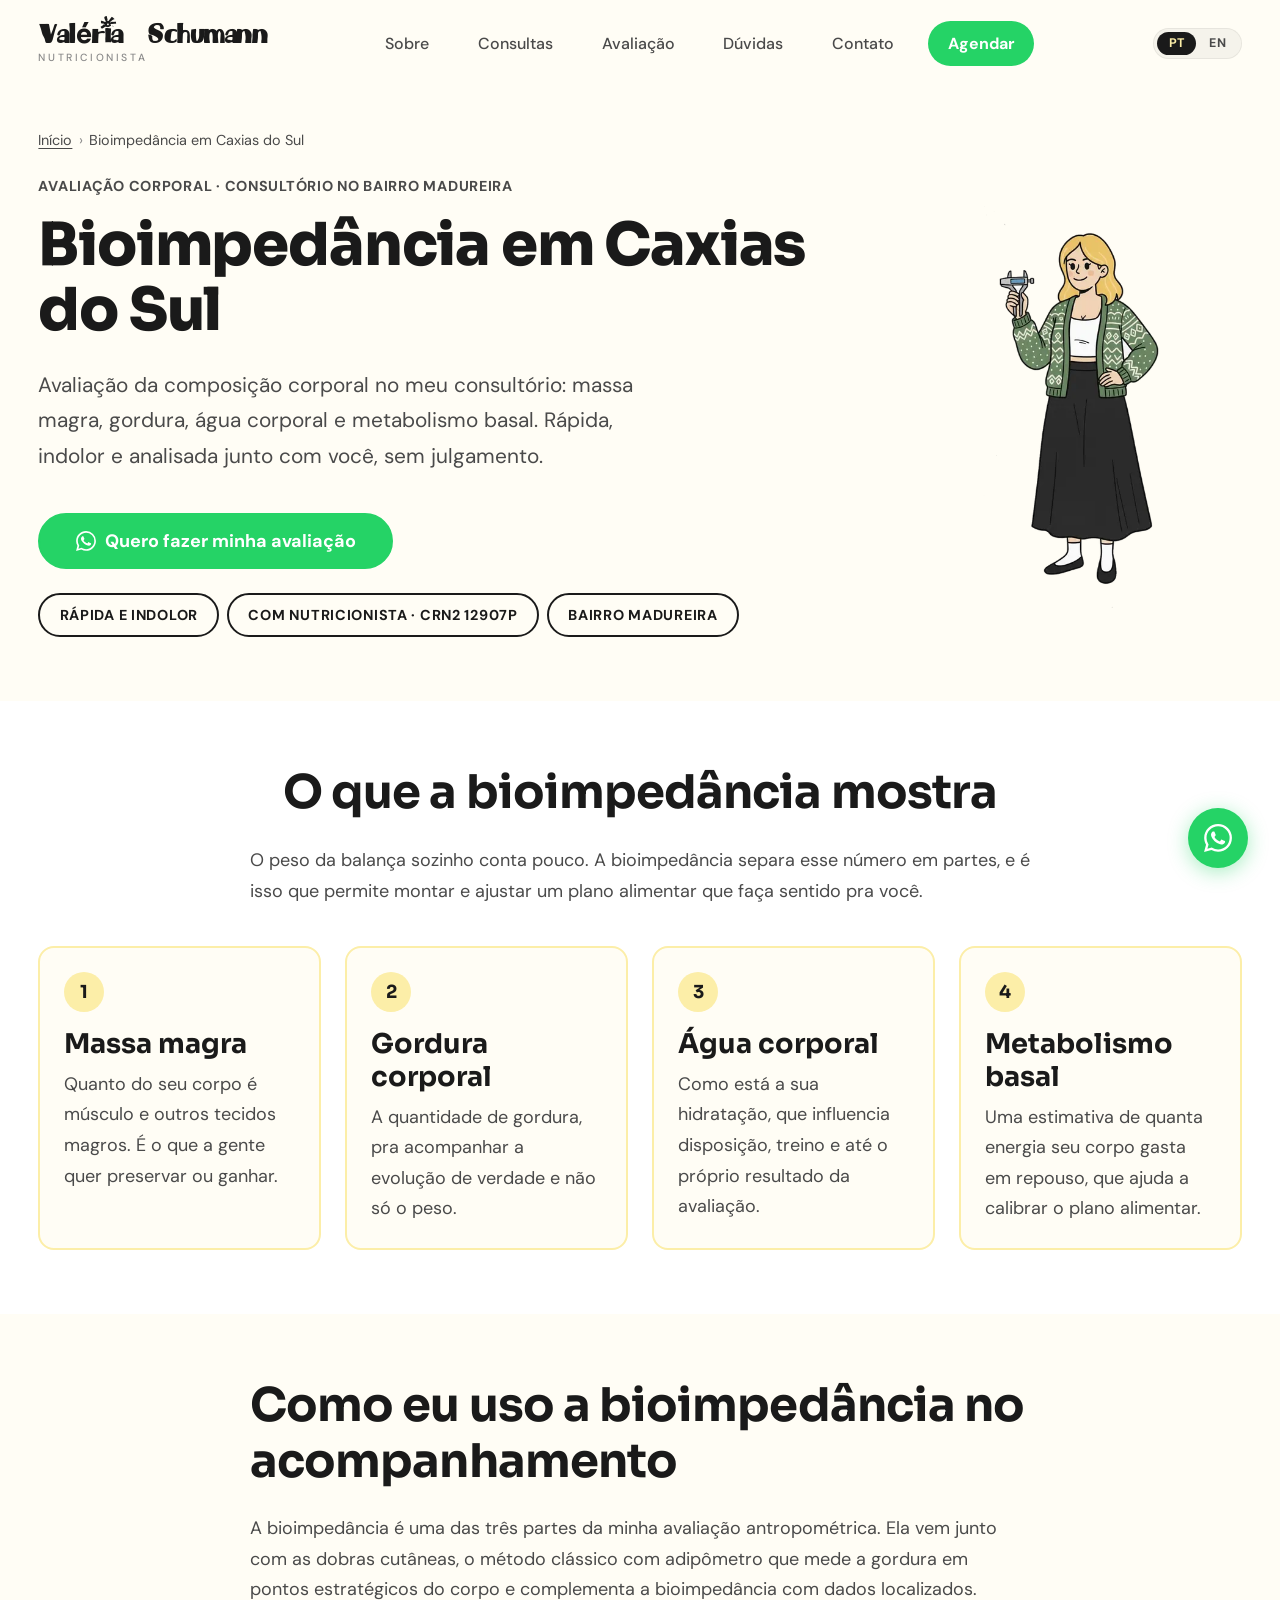
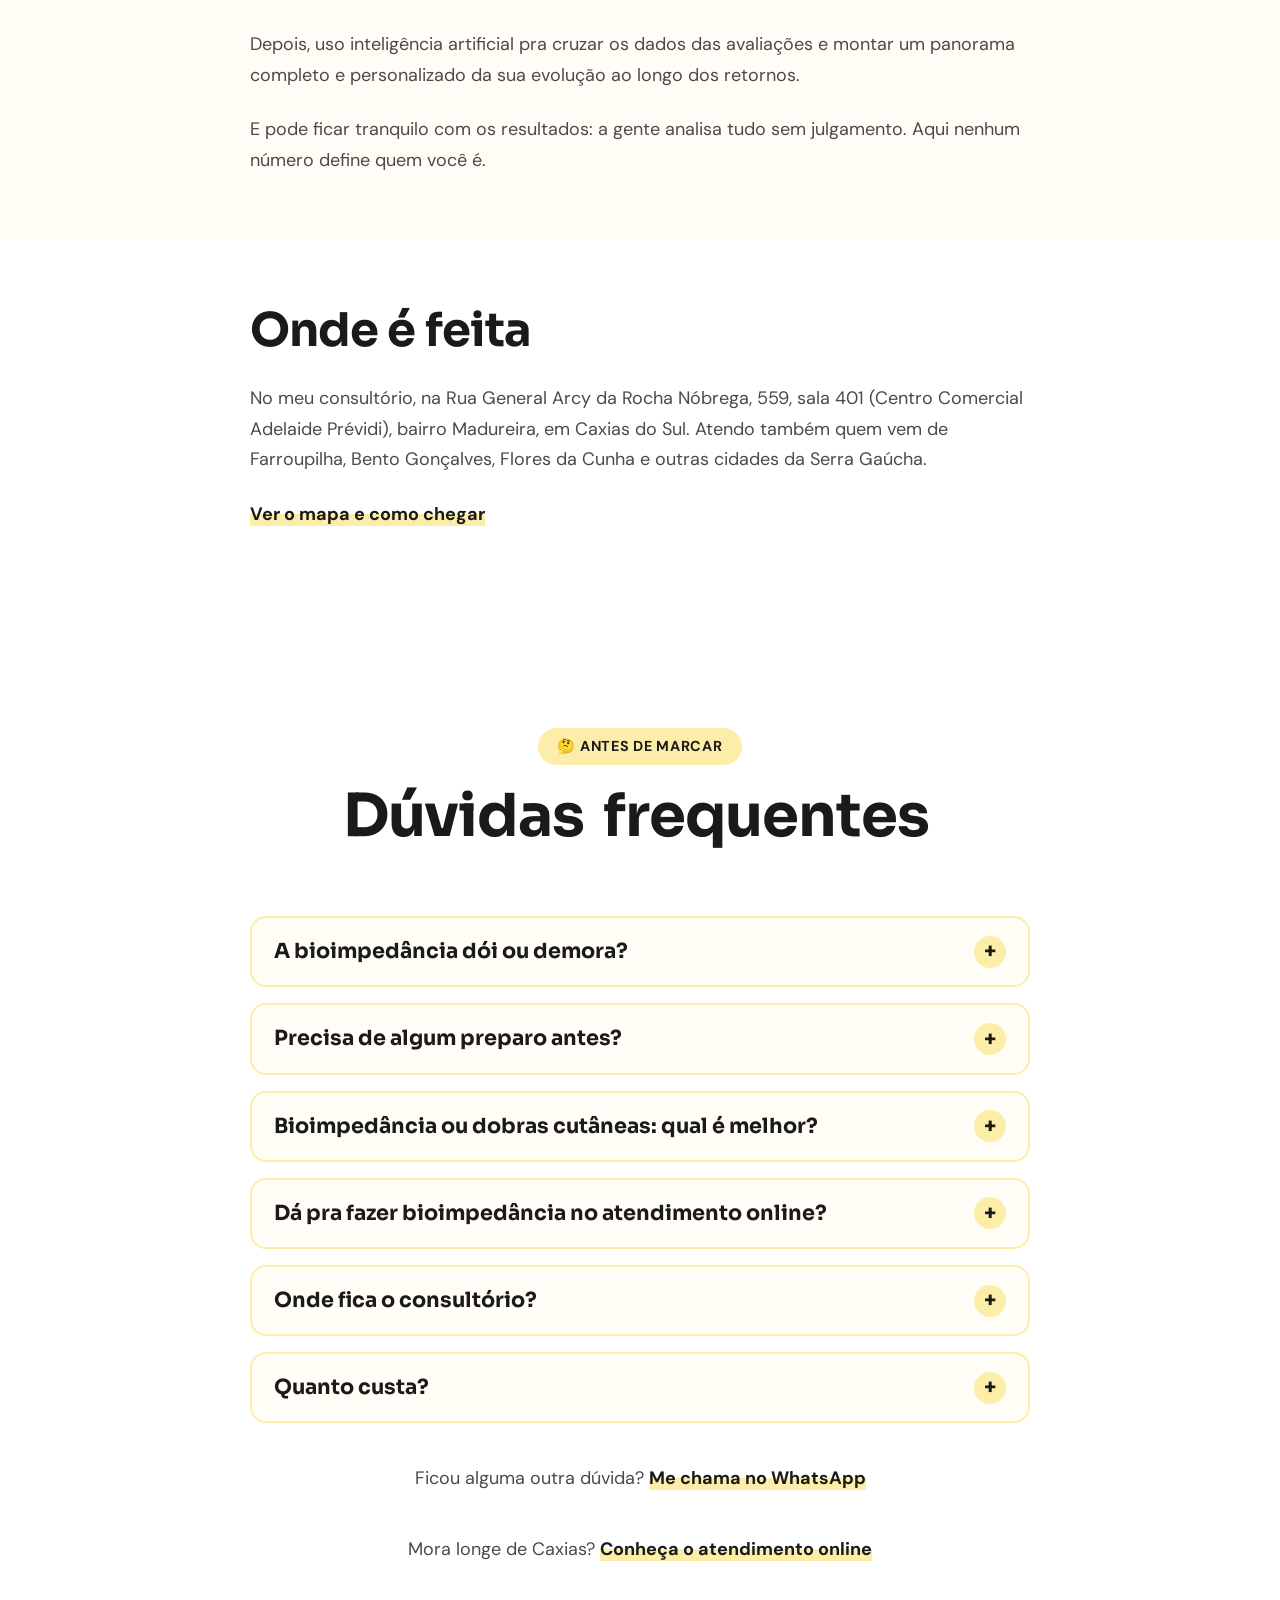
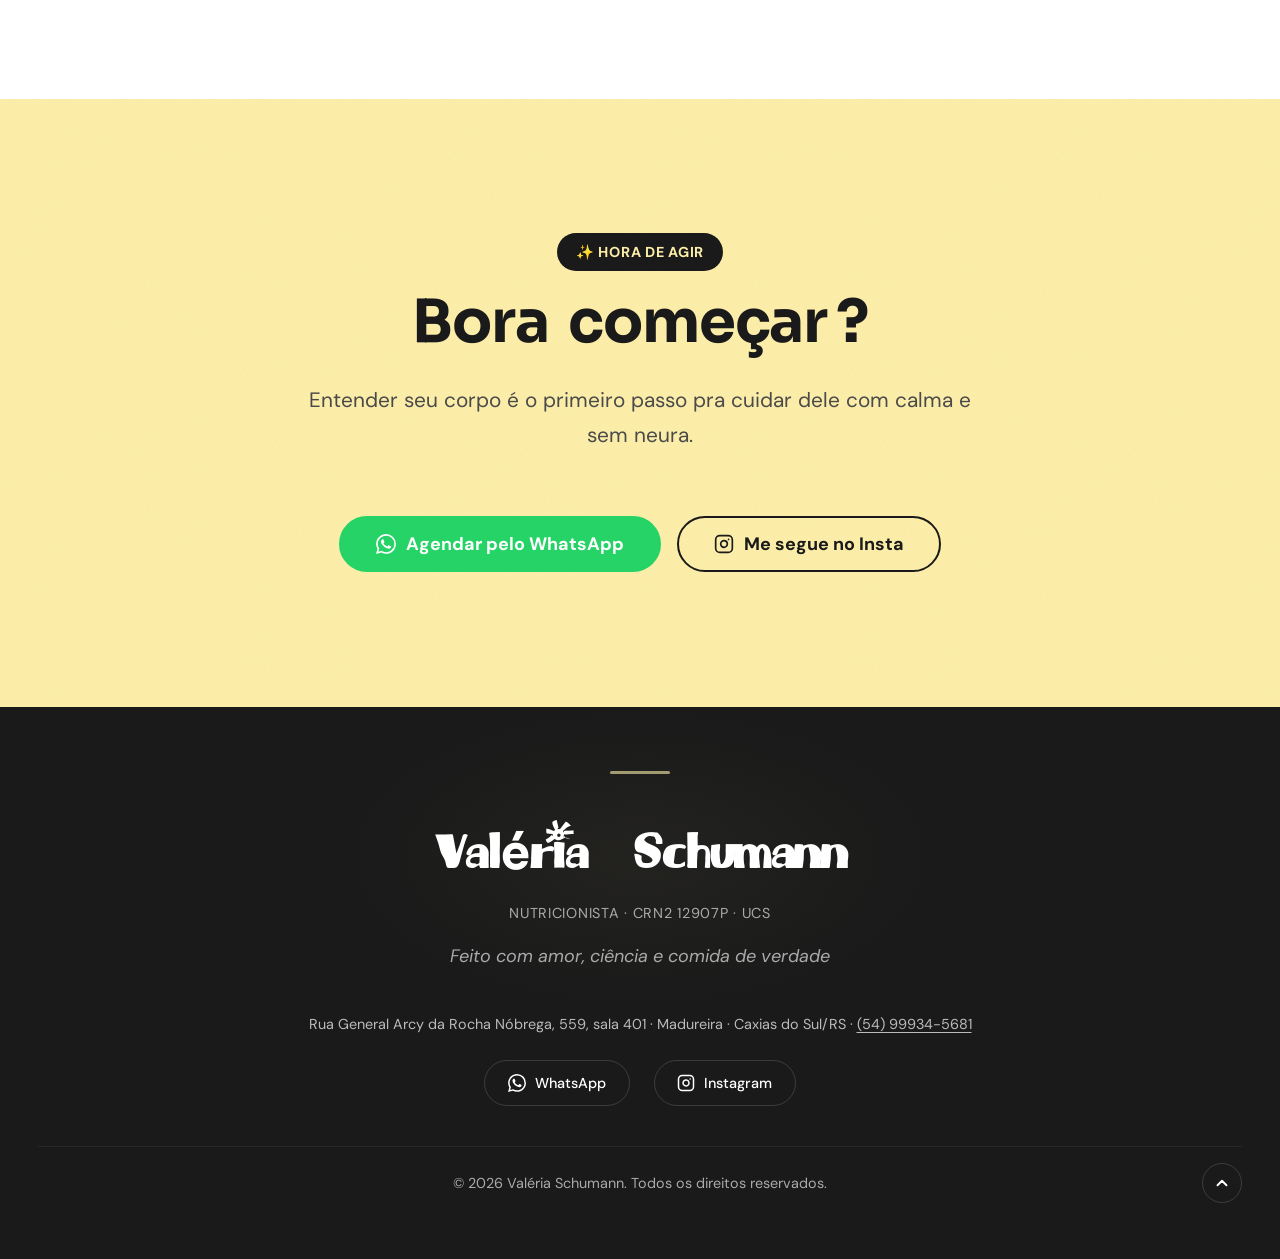
==== bioimpedancia-caxias-do-sul/index.html @ 6861828b "feat(seo): páginas de atendimento online e bioimpedância, title e schema - Novas landing pages: /nut" ====
<!DOCTYPE html>
<html lang="pt-BR">
<head>
  <meta charset="UTF-8">
  <meta name="viewport" content="width=device-width, initial-scale=1.0, viewport-fit=cover">
  <meta name="description" content="Bioimpedância em Caxias do Sul, no bairro Madureira: avaliação da composição corporal (massa magra, gordura, água e metabolismo basal) com nutricionista. Agende pelo WhatsApp.">
  <meta name="theme-color" content="#fffdf5">
  <meta name="robots" content="index, follow">
  <meta name="author" content="Valéria Schumann">
  <link rel="canonical" href="https://valeriaschumann.com.br/bioimpedancia-caxias-do-sul/">

  <!-- Open Graph -->
  <meta property="og:title" content="Bioimpedância em Caxias do Sul | Valéria Schumann">
  <meta property="og:description" content="Bioimpedância em Caxias do Sul, no bairro Madureira: avaliação da composição corporal (massa magra, gordura, água e metabolismo basal) com nutricionista. Agende pelo WhatsApp.">
  <meta property="og:type" content="website">
  <meta property="og:url" content="https://valeriaschumann.com.br/bioimpedancia-caxias-do-sul/">
  <meta property="og:image" content="https://valeriaschumann.com.br/assets/images/og-cover.png">
  <meta property="og:image:width" content="1200">
  <meta property="og:image:height" content="630">
  <meta property="og:locale" content="pt_BR">
  <meta property="og:site_name" content="Valéria Schumann | Nutricionista">

  <!-- Twitter Card -->
  <meta name="twitter:card" content="summary_large_image">
  <meta name="twitter:title" content="Bioimpedância em Caxias do Sul | Valéria Schumann">
  <meta name="twitter:description" content="Bioimpedância em Caxias do Sul, no bairro Madureira: avaliação da composição corporal (massa magra, gordura, água e metabolismo basal) com nutricionista. Agende pelo WhatsApp.">
  <meta name="twitter:image" content="https://valeriaschumann.com.br/assets/images/og-cover.png">

  <title>Bioimpedância em Caxias do Sul | Valéria Schumann</title>

  <!-- Google Analytics 4 -->
  <script async src="https://www.googletagmanager.com/gtag/js?id=G-0MT8F76G0W"></script>
  <script>
    window.dataLayer = window.dataLayer || [];
    function gtag(){ dataLayer.push(arguments); }
    gtag('js', new Date());
    gtag('config', 'G-0MT8F76G0W');
  </script>

  <!-- Structured Data — Service + Breadcrumb + FAQ -->
  <script type="application/ld+json">
{
  "@context": "https://schema.org",
  "@graph": [
    {
      "@type": "Service",
      "@id": "https://valeriaschumann.com.br/bioimpedancia-caxias-do-sul/#service",
      "name": "Bioimpedância e avaliação antropométrica",
      "serviceType": "Avaliação da composição corporal por bioimpedância",
      "description": "Bioimpedância em Caxias do Sul, no bairro Madureira: avaliação da composição corporal (massa magra, gordura, água e metabolismo basal) com nutricionista. Agende pelo WhatsApp.",
      "url": "https://valeriaschumann.com.br/bioimpedancia-caxias-do-sul/",
      "provider": {
        "@id": "https://valeriaschumann.com.br/#business"
      },
      "areaServed": [
        {
          "@type": "City",
          "name": "Caxias do Sul"
        },
        {
          "@type": "AdministrativeArea",
          "name": "Serra Gaúcha"
        }
      ]
    },
    {
      "@type": "BreadcrumbList",
      "itemListElement": [
        {
          "@type": "ListItem",
          "position": 1,
          "name": "Início",
          "item": "https://valeriaschumann.com.br/"
        },
        {
          "@type": "ListItem",
          "position": 2,
          "name": "Bioimpedância em Caxias do Sul",
          "item": "https://valeriaschumann.com.br/bioimpedancia-caxias-do-sul/"
        }
      ]
    },
    {
      "@type": "FAQPage",
      "mainEntity": [
        {
          "@type": "Question",
          "name": "A bioimpedância dói ou demora?",
          "acceptedAnswer": {
            "@type": "Answer",
            "text": "Não. É uma avaliação rápida e indolor."
          }
        },
        {
          "@type": "Question",
          "name": "Precisa de algum preparo antes?",
          "acceptedAnswer": {
            "@type": "Answer",
            "text": "Tem alguns cuidados simples pra o resultado sair mais fiel. Te passo as orientações certinhas pelo WhatsApp quando a gente agendar."
          }
        },
        {
          "@type": "Question",
          "name": "Bioimpedância ou dobras cutâneas: qual é melhor?",
          "acceptedAnswer": {
            "@type": "Answer",
            "text": "Uma complementa a outra. A bioimpedância dá a visão geral da composição corporal, e as dobras cutâneas medem a gordura em pontos específicos. Por isso eu uso as duas na avaliação."
          }
        },
        {
          "@type": "Question",
          "name": "Dá pra fazer bioimpedância no atendimento online?",
          "acceptedAnswer": {
            "@type": "Answer",
            "text": "Não, porque o aparelho fica no consultório. No atendimento online eu uso uma estimativa da composição corporal por inteligência artificial, com método validado cientificamente."
          }
        },
        {
          "@type": "Question",
          "name": "Onde fica o consultório?",
          "acceptedAnswer": {
            "@type": "Answer",
            "text": "Na Rua General Arcy da Rocha Nóbrega, 559, sala 401 (Centro Comercial Adelaide Prévidi), bairro Madureira, em Caxias do Sul."
          }
        },
        {
          "@type": "Question",
          "name": "Quanto custa?",
          "acceptedAnswer": {
            "@type": "Answer",
            "text": "Me chama no WhatsApp que eu te explico como funciona a avaliação e te passo os valores, sem compromisso."
          }
        }
      ]
    }
  ]
}
  </script>

  <!-- Favicon -->
  <link rel="icon" href="/favicon.ico" sizes="32x32">
  <link rel="icon" href="/favicon-32x32.png" type="image/png" sizes="32x32">
  <link rel="icon" href="/favicon-16x16.png" type="image/png" sizes="16x16">
  <link rel="apple-touch-icon" href="/apple-touch-icon.png" sizes="180x180">
  <link rel="manifest" href="/site.webmanifest">

  <!-- Google Fonts: DM Sans -->
  <link rel="preconnect" href="https://fonts.googleapis.com">
  <link rel="preconnect" href="https://fonts.gstatic.com" crossorigin>
  <link href="https://fonts.googleapis.com/css2?family=DM+Sans:ital,opsz,wght@0,9..40,400;0,9..40,500;0,9..40,700;1,9..40,400&family=Sora:wght@400;700;800&display=swap" rel="stylesheet">

  <!-- CSS -->
  <link rel="stylesheet" href="/css/variables.css">
  <link rel="stylesheet" href="/css/reset.css">
  <link rel="stylesheet" href="/css/typography.css">
  <link rel="stylesheet" href="/css/layout.css">
  <link rel="stylesheet" href="/css/components.css">
  <link rel="stylesheet" href="/css/sections.css">
  <link rel="stylesheet" href="/css/animations.css">
  <link rel="stylesheet" href="/css/responsive.css">
  <link rel="stylesheet" href="/css/pages.css">
</head>
<body>

  <a href="#main-content" class="skip-link">Pular para o conteúdo</a>

  <div class="scroll-progress" id="scrollProgress" role="progressbar" aria-valuenow="0" aria-valuemin="0" aria-valuemax="100" aria-label="Progresso de leitura da página"></div>

  <!-- ====== NAVBAR ====== -->
  <nav class="navbar" id="navbar" aria-label="Navegação principal">
    <div class="container navbar__inner">
      <a href="/" class="navbar__logo">
        <span class="navbar__logo-name">Valéria Schumann</span>
        <span class="navbar__logo-sub">Nutricionista</span>
      </a>

      <div class="navbar__links">
        <a href="/#sobre">Sobre</a>
        <a href="/#consultas">Consultas</a>
        <a href="/#avaliacao">Avaliação</a>
        <a href="/#duvidas">Dúvidas</a>
        <a href="/#contato">Contato</a>
        <a href="https://wa.me/5554999345681?text=Ol%C3%A1%2C%20Val%21%20Vi%20seu%20site%20e%20gostaria%20de%20agendar%20uma%20consulta." data-whatsapp="Olá, Val! Vi seu site e gostaria de agendar uma consulta." data-location="navbar" target="_blank" rel="noopener noreferrer" class="navbar__cta">Agendar</a>
      </div>

      <div class="lang-switch" role="group" aria-label="Idioma / Language">
        <a href="/bioimpedancia-caxias-do-sul/" class="lang-switch__opt" aria-current="page" lang="pt-BR">PT</a>
        <a href="/en/" class="lang-switch__opt" lang="en">EN</a>
      </div>

      <button class="navbar__hamburger" aria-label="Abrir menu de navegação" aria-expanded="false" aria-controls="mobileMenu">
        <span></span>
        <span></span>
        <span></span>
      </button>
    </div>

    <div class="navbar__overlay" id="mobileMenu" role="dialog" aria-label="Menu de navegação" aria-modal="true">
      <a href="/#sobre">Sobre</a>
      <a href="/#consultas">Consultas</a>
      <a href="/#avaliacao">Avaliação</a>
      <a href="/#duvidas">Dúvidas</a>
      <a href="/#contato">Contato</a>
      <a href="https://wa.me/5554999345681?text=Ol%C3%A1%2C%20Val%21%20Vi%20seu%20site%20e%20gostaria%20de%20agendar%20uma%20consulta." data-whatsapp="Olá, Val! Vi seu site e gostaria de agendar uma consulta." data-location="mobile_menu" target="_blank" rel="noopener noreferrer" class="btn btn--whatsapp navbar__overlay-cta">Agendar pelo WhatsApp</a>
    </div>
  </nav>


  <main id="main-content">

  <!-- ====== PAGE HERO ====== -->
  <header class="page-hero">
    <div class="container">
      <nav class="breadcrumb" aria-label="Você está aqui">
        <ol>
          <li><a href="/">Início</a></li>
          <li aria-current="page">Bioimpedância em Caxias do Sul</li>
        </ol>
      </nav>

      <div class="page-hero__grid">
        <div>
          <span class="hero__eyebrow">Avaliação corporal · Consultório no bairro Madureira</span>
          <h1 class="page-hero__title">Bioimpedância em Caxias do Sul</h1>
          <p class="page-hero__lede">Avaliação da composição corporal no meu consultório: massa magra, gordura, água corporal e metabolismo basal. Rápida, indolor e analisada junto com você, sem julgamento.</p>
          <a href="https://wa.me/5554999345681?text=Ol%C3%A1%2C%20Val%21%20Vi%20seu%20site%20e%20quero%20saber%20mais%20sobre%20a%20bioimped%C3%A2ncia." data-whatsapp="Olá, Val! Vi seu site e quero saber mais sobre a bioimpedância." data-location="hero" target="_blank" rel="noopener noreferrer" class="btn btn--whatsapp">
            <svg aria-hidden="true" viewBox="0 0 24 24" fill="currentColor"><path d="M17.472 14.382c-.297-.149-1.758-.867-2.03-.967-.273-.099-.471-.148-.67.15-.197.297-.767.966-.94 1.164-.173.199-.347.223-.644.075-.297-.15-1.255-.463-2.39-1.475-.883-.788-1.48-1.761-1.653-2.059-.173-.297-.018-.458.13-.606.134-.133.298-.347.446-.52.149-.174.198-.298.298-.497.099-.198.05-.371-.025-.52-.075-.149-.669-1.612-.916-2.207-.242-.579-.487-.5-.669-.51-.173-.008-.371-.01-.57-.01-.198 0-.52.074-.792.372-.272.297-1.04 1.016-1.04 2.479 0 1.462 1.065 2.875 1.213 3.074.149.198 2.096 3.2 5.077 4.487.709.306 1.262.489 1.694.625.712.227 1.36.195 1.871.118.571-.085 1.758-.719 2.006-1.413.248-.694.248-1.289.173-1.413-.074-.124-.272-.198-.57-.347m-5.421 7.403h-.004a9.87 9.87 0 01-5.031-1.378l-.361-.214-3.741.982.998-3.648-.235-.374a9.86 9.86 0 01-1.51-5.26c.001-5.45 4.436-9.884 9.888-9.884 2.64 0 5.122 1.03 6.988 2.898a9.825 9.825 0 012.893 6.994c-.003 5.45-4.437 9.884-9.885 9.884m8.413-18.297A11.815 11.815 0 0012.05 0C5.495 0 .16 5.335.157 11.892c0 2.096.547 4.142 1.588 5.945L.057 24l6.305-1.654a11.882 11.882 0 005.683 1.448h.005c6.554 0 11.89-5.335 11.893-11.893a11.821 11.821 0 00-3.48-8.413z"/></svg>
            Quero fazer minha avaliação
          </a>
          <div class="page-hero__facts">
            <span class="badge badge--outline">Rápida e indolor</span>
            <span class="badge badge--outline">Com nutricionista · CRN2 12907P</span>
            <span class="badge badge--outline">Bairro Madureira</span>
          </div>
        </div>
        <div class="page-hero__illus">
          <picture><source type="image/webp" srcset="/assets/images/anthropometric-calipers.webp"><img src="/assets/images/anthropometric-calipers.png" alt="Valéria segurando adipômetro" width="180" height="225" fetchpriority="high"></picture>
        </div>
      </div>
    </div>
  </header>


  <section class="page-section page-section--white">
    <div class="container">
      <h2 class="page-section__title text-center">O que a bioimpedância mostra</h2>
      <div class="page-prose"><p>O peso da balança sozinho conta pouco. A bioimpedância separa esse número em partes, e é isso que permite montar e ajustar um plano alimentar que faça sentido pra você.</p></div>
      <ol class="step-grid step-grid--4">
        <li class="step-card">
          <span class="step-card__num" aria-hidden="true">1</span>
          <h3 class="step-card__title">Massa magra</h3>
          <p>Quanto do seu corpo é músculo e outros tecidos magros. É o que a gente quer preservar ou ganhar.</p>
        </li>
        <li class="step-card">
          <span class="step-card__num" aria-hidden="true">2</span>
          <h3 class="step-card__title">Gordura corporal</h3>
          <p>A quantidade de gordura, pra acompanhar a evolução de verdade e não só o peso.</p>
        </li>
        <li class="step-card">
          <span class="step-card__num" aria-hidden="true">3</span>
          <h3 class="step-card__title">Água corporal</h3>
          <p>Como está a sua hidratação, que influencia disposição, treino e até o próprio resultado da avaliação.</p>
        </li>
        <li class="step-card">
          <span class="step-card__num" aria-hidden="true">4</span>
          <h3 class="step-card__title">Metabolismo basal</h3>
          <p>Uma estimativa de quanta energia seu corpo gasta em repouso, que ajuda a calibrar o plano alimentar.</p>
        </li>
      </ol>
    </div>
  </section>


  <section class="page-section">
    <div class="container">
      <div class="page-prose">
        <h2 class="page-section__title">Como eu uso a bioimpedância no acompanhamento</h2>
        <p>A bioimpedância é uma das três partes da minha avaliação antropométrica. Ela vem junto com as dobras cutâneas, o método clássico com adipômetro que mede a gordura em pontos estratégicos do corpo e complementa a bioimpedância com dados localizados.</p>
        <p>Depois, uso inteligência artificial pra cruzar os dados das avaliações e montar um panorama completo e personalizado da sua evolução ao longo dos retornos.</p>
        <p>E pode ficar tranquilo com os resultados: a gente analisa tudo sem julgamento. Aqui nenhum número define quem você é.</p>
      </div>
    </div>
  </section>


  <section class="page-section page-section--white">
    <div class="container">
      <div class="page-prose">
        <h2 class="page-section__title">Onde é feita</h2>
        <p>No meu consultório, na Rua General Arcy da Rocha Nóbrega, 559, sala 401 (Centro Comercial Adelaide Prévidi), bairro Madureira, em Caxias do Sul. Atendo também quem vem de Farroupilha, Bento Gonçalves, Flores da Cunha e outras cidades da Serra Gaúcha.</p>
        <p><a class="faq__more-link" href="/#local">Ver o mapa e como chegar</a></p>
      </div>
    </div>
  </section>


  <!-- ====== FAQ ====== -->
  <section class="faq section" id="duvidas">
    <div class="container">
      <div class="text-center" style="margin-bottom:var(--space-xl)">
        <span class="section-tag">&#129300; Antes de marcar</span>
        <h2 class="h1">Dúvidas <span class="highlight">frequentes</span></h2>
      </div>

      <div class="faq__list">
        <details class="faq-item">
          <summary class="faq-item__q">A bioimpedância dói ou demora?</summary>
          <p class="faq-item__a">Não. É uma avaliação rápida e indolor.</p>
        </details>
        <details class="faq-item">
          <summary class="faq-item__q">Precisa de algum preparo antes?</summary>
          <p class="faq-item__a">Tem alguns cuidados simples pra o resultado sair mais fiel. Te passo as orientações certinhas pelo WhatsApp quando a gente agendar.</p>
        </details>
        <details class="faq-item">
          <summary class="faq-item__q">Bioimpedância ou dobras cutâneas: qual é melhor?</summary>
          <p class="faq-item__a">Uma complementa a outra. A bioimpedância dá a visão geral da composição corporal, e as dobras cutâneas medem a gordura em pontos específicos. Por isso eu uso as duas na avaliação.</p>
        </details>
        <details class="faq-item">
          <summary class="faq-item__q">Dá pra fazer bioimpedância no atendimento online?</summary>
          <p class="faq-item__a">Não, porque o aparelho fica no consultório. No atendimento online eu uso uma estimativa da composição corporal por inteligência artificial, com método validado cientificamente.</p>
        </details>
        <details class="faq-item">
          <summary class="faq-item__q">Onde fica o consultório?</summary>
          <p class="faq-item__a">Na Rua General Arcy da Rocha Nóbrega, 559, sala 401 (Centro Comercial Adelaide Prévidi), bairro Madureira, em Caxias do Sul.</p>
        </details>
        <details class="faq-item">
          <summary class="faq-item__q">Quanto custa?</summary>
          <p class="faq-item__a">Me chama no WhatsApp que eu te explico como funciona a avaliação e te passo os valores, sem compromisso.</p>
        </details>
      </div>

      <p class="faq__more">Ficou alguma outra dúvida? <a href="https://wa.me/5554999345681?text=Ol%C3%A1%2C%20Val%21%20Vi%20seu%20site%20e%20fiquei%20com%20uma%20d%C3%BAvida." data-whatsapp="Olá, Val! Vi seu site e fiquei com uma dúvida." data-location="faq" target="_blank" rel="noopener noreferrer" class="faq__more-link">Me chama no WhatsApp</a></p>
      <p class="page-related">Mora longe de Caxias? <a class="faq__more-link" href="/nutricionista-online/">Conheça o atendimento online</a></p>
    </div>
  </section>


  <!-- ====== CTA ====== -->
  <section class="cta section" id="contato">
    <div class="container">
      <div class="cta__content">
        <span class="section-tag">&#10024; Hora de agir</span>
        <h2 class="h1 cta__headline">Bora <span class="highlight">começar</span>?</h2>
        <p class="cta__subtitle">Entender seu corpo é o primeiro passo pra cuidar dele com calma e sem neura.</p>

        <div class="cta__buttons">
          <a href="https://wa.me/5554999345681?text=Ol%C3%A1%2C%20Val%21%20Vi%20seu%20site%20e%20quero%20saber%20mais%20sobre%20a%20bioimped%C3%A2ncia." data-whatsapp="Olá, Val! Vi seu site e quero saber mais sobre a bioimpedância." data-location="contato" target="_blank" rel="noopener noreferrer" class="btn btn--whatsapp">
            <svg aria-hidden="true" viewBox="0 0 24 24" fill="currentColor"><path d="M17.472 14.382c-.297-.149-1.758-.867-2.03-.967-.273-.099-.471-.148-.67.15-.197.297-.767.966-.94 1.164-.173.199-.347.223-.644.075-.297-.15-1.255-.463-2.39-1.475-.883-.788-1.48-1.761-1.653-2.059-.173-.297-.018-.458.13-.606.134-.133.298-.347.446-.52.149-.174.198-.298.298-.497.099-.198.05-.371-.025-.52-.075-.149-.669-1.612-.916-2.207-.242-.579-.487-.5-.669-.51-.173-.008-.371-.01-.57-.01-.198 0-.52.074-.792.372-.272.297-1.04 1.016-1.04 2.479 0 1.462 1.065 2.875 1.213 3.074.149.198 2.096 3.2 5.077 4.487.709.306 1.262.489 1.694.625.712.227 1.36.195 1.871.118.571-.085 1.758-.719 2.006-1.413.248-.694.248-1.289.173-1.413-.074-.124-.272-.198-.57-.347m-5.421 7.403h-.004a9.87 9.87 0 01-5.031-1.378l-.361-.214-3.741.982.998-3.648-.235-.374a9.86 9.86 0 01-1.51-5.26c.001-5.45 4.436-9.884 9.888-9.884 2.64 0 5.122 1.03 6.988 2.898a9.825 9.825 0 012.893 6.994c-.003 5.45-4.437 9.884-9.885 9.884m8.413-18.297A11.815 11.815 0 0012.05 0C5.495 0 .16 5.335.157 11.892c0 2.096.547 4.142 1.588 5.945L.057 24l6.305-1.654a11.882 11.882 0 005.683 1.448h.005c6.554 0 11.89-5.335 11.893-11.893a11.821 11.821 0 00-3.48-8.413z"/></svg>
            Agendar pelo WhatsApp
          </a>
          <a href="https://www.instagram.com/valeria_schumann/" target="_blank" rel="noopener noreferrer" class="btn btn--outline" data-location="contato">
            <svg aria-hidden="true" viewBox="0 0 24 24" fill="none" stroke="currentColor" stroke-width="2" stroke-linecap="round" stroke-linejoin="round"><rect x="2" y="2" width="20" height="20" rx="5" ry="5"/><path d="M16 11.37A4 4 0 1 1 12.63 8 4 4 0 0 1 16 11.37z"/><line x1="17.5" y1="6.5" x2="17.51" y2="6.5"/></svg>
            Me segue no Insta
          </a>
        </div>
      </div>
    </div>
  </section>

  </main>


  <!-- ====== FOOTER ====== -->
  <footer class="footer">
    <div class="container">
      <div class="footer__accent-line" aria-hidden="true"></div>

      <div class="footer__logo">Valéria Schumann</div>
      <p class="footer__role">Nutricionista · CRN2 12907P · UCS</p>
      <p class="footer__tagline">Feito com amor, ciência e comida de verdade</p>
      <p class="footer__nap">Rua General Arcy da Rocha Nóbrega, 559, sala 401 · Madureira · Caxias do Sul/RS · <a href="https://wa.me/5554999345681?text=Ol%C3%A1%2C%20Val%21%20Vi%20seu%20site." data-whatsapp="Olá, Val! Vi seu site." data-location="footer" target="_blank" rel="noopener noreferrer">(54) 99934-5681</a></p>

      <div class="footer__socials">
        <a href="https://wa.me/5554999345681?text=Ol%C3%A1%2C%20Val%21%20Vi%20seu%20site." data-whatsapp="Olá, Val! Vi seu site." data-location="footer" target="_blank" rel="noopener noreferrer" aria-label="WhatsApp">
          <svg aria-hidden="true" viewBox="0 0 24 24" fill="currentColor"><path d="M17.472 14.382c-.297-.149-1.758-.867-2.03-.967-.273-.099-.471-.148-.67.15-.197.297-.767.966-.94 1.164-.173.199-.347.223-.644.075-.297-.15-1.255-.463-2.39-1.475-.883-.788-1.48-1.761-1.653-2.059-.173-.297-.018-.458.13-.606.134-.133.298-.347.446-.52.149-.174.198-.298.298-.497.099-.198.05-.371-.025-.52-.075-.149-.669-1.612-.916-2.207-.242-.579-.487-.5-.669-.51-.173-.008-.371-.01-.57-.01-.198 0-.52.074-.792.372-.272.297-1.04 1.016-1.04 2.479 0 1.462 1.065 2.875 1.213 3.074.149.198 2.096 3.2 5.077 4.487.709.306 1.262.489 1.694.625.712.227 1.36.195 1.871.118.571-.085 1.758-.719 2.006-1.413.248-.694.248-1.289.173-1.413-.074-.124-.272-.198-.57-.347m-5.421 7.403h-.004a9.87 9.87 0 01-5.031-1.378l-.361-.214-3.741.982.998-3.648-.235-.374a9.86 9.86 0 01-1.51-5.26c.001-5.45 4.436-9.884 9.888-9.884 2.64 0 5.122 1.03 6.988 2.898a9.825 9.825 0 012.893 6.994c-.003 5.45-4.437 9.884-9.885 9.884m8.413-18.297A11.815 11.815 0 0012.05 0C5.495 0 .16 5.335.157 11.892c0 2.096.547 4.142 1.588 5.945L.057 24l6.305-1.654a11.882 11.882 0 005.683 1.448h.005c6.554 0 11.89-5.335 11.893-11.893a11.821 11.821 0 00-3.48-8.413z"/></svg>
        </a>
        <a href="https://www.instagram.com/valeria_schumann/" target="_blank" rel="noopener noreferrer" data-location="footer" aria-label="Instagram">
          <svg aria-hidden="true" viewBox="0 0 24 24" fill="none" stroke="currentColor" stroke-width="2" stroke-linecap="round" stroke-linejoin="round"><rect x="2" y="2" width="20" height="20" rx="5" ry="5"/><path d="M16 11.37A4 4 0 1 1 12.63 8 4 4 0 0 1 16 11.37z"/><line x1="17.5" y1="6.5" x2="17.51" y2="6.5"/></svg>
        </a>
      </div>

      <div class="footer__bottom">
        <p class="footer__copy">© 2026 Valéria Schumann. Todos os direitos reservados.</p>
        <a href="#main-content" class="footer__back-top" aria-label="Voltar ao topo">
          <svg aria-hidden="true" viewBox="0 0 24 24" fill="none" stroke="currentColor" stroke-width="2.5" stroke-linecap="round" stroke-linejoin="round"><polyline points="18 15 12 9 6 15"/></svg>
        </a>
      </div>
    </div>
  </footer>

  <!-- ====== FLOATING WHATSAPP ====== -->
  <a href="https://wa.me/5554999345681?text=Ol%C3%A1%2C%20Val%21%20Vi%20seu%20site%20e%20quero%20saber%20mais%20sobre%20a%20bioimped%C3%A2ncia." data-whatsapp="Olá, Val! Vi seu site e quero saber mais sobre a bioimpedância." data-location="floating" target="_blank" rel="noopener noreferrer" class="whatsapp-float" aria-label="Agendar pelo WhatsApp">
    <svg aria-hidden="true" viewBox="0 0 24 24" fill="currentColor"><path d="M17.472 14.382c-.297-.149-1.758-.867-2.03-.967-.273-.099-.471-.148-.67.15-.197.297-.767.966-.94 1.164-.173.199-.347.223-.644.075-.297-.15-1.255-.463-2.39-1.475-.883-.788-1.48-1.761-1.653-2.059-.173-.297-.018-.458.13-.606.134-.133.298-.347.446-.52.149-.174.198-.298.298-.497.099-.198.05-.371-.025-.52-.075-.149-.669-1.612-.916-2.207-.242-.579-.487-.5-.669-.51-.173-.008-.371-.01-.57-.01-.198 0-.52.074-.792.372-.272.297-1.04 1.016-1.04 2.479 0 1.462 1.065 2.875 1.213 3.074.149.198 2.096 3.2 5.077 4.487.709.306 1.262.489 1.694.625.712.227 1.36.195 1.871.118.571-.085 1.758-.719 2.006-1.413.248-.694.248-1.289.173-1.413-.074-.124-.272-.198-.57-.347m-5.421 7.403h-.004a9.87 9.87 0 01-5.031-1.378l-.361-.214-3.741.982.998-3.648-.235-.374a9.86 9.86 0 01-1.51-5.26c.001-5.45 4.436-9.884 9.888-9.884 2.64 0 5.122 1.03 6.988 2.898a9.825 9.825 0 012.893 6.994c-.003 5.45-4.437 9.884-9.885 9.884m8.413-18.297A11.815 11.815 0 0012.05 0C5.495 0 .16 5.335.157 11.892c0 2.096.547 4.142 1.588 5.945L.057 24l6.305-1.654a11.882 11.882 0 005.683 1.448h.005c6.554 0 11.89-5.335 11.893-11.893a11.821 11.821 0 00-3.48-8.413z"/></svg>
  </a>

  <script src="/js/main.js"></script>
</body>
</html>
---- css/variables.css ----
/* ============================================
   DESIGN TOKENS — Valéria Schumann Nutricionista
   ============================================ */

:root {
  /* Colors */
  --color-butter:       #fceea8;
  --color-butter-light: #fef8d6;
  --color-cream:        #fffdf5;
  --color-white:        #ffffff;
  --color-black:        #1a1a1a;
  --color-dark:         #2a2a2a;
  --color-gray-600:     #4a4a4a;
  --color-gray-400:     #8a8a8a;
  --color-gray-200:     #d4d4d4;

  /* Accent colors */
  --color-green:        #3a7d44;
  --color-green-light:  #e8f5e9;
  --color-green-bg:     #f0f9f1;
  --color-wine:         #722f37;
  --color-wine-light:   #fce4ec;
  --color-wine-bg:      #fdf0f2;
  --color-whatsapp:     #25d366;
  --color-whatsapp-hover: #1eba59;
  --color-instagram:    #e1306c;

  /* Assessment pastel cards */
  --color-sage:           #e8f5e9;
  --color-sage-accent:    #43a047;
  --color-peach:          #fff3e0;
  --color-peach-accent:   #ef6c00;
  --color-lavender:       #ede7f6;
  --color-lavender-accent:#5e35b1;

  /* Highlight */
  --highlight: linear-gradient(
    180deg,
    transparent 50%,
    var(--color-butter) 50%
  );

  /* Typography */
  --font-display: 'Sora', -apple-system, BlinkMacSystemFont, 'Segoe UI', sans-serif;
  --font-logo:    'Beam', 'Sora', -apple-system, BlinkMacSystemFont, 'Segoe UI', sans-serif;
  --font-body:    'DM Sans', -apple-system, BlinkMacSystemFont, 'Segoe UI', sans-serif;

  --fs-hero:    clamp(2.5rem, 3.5vw + 0.8rem, 4.2rem);
  --fs-h1:      clamp(2.2rem, 4vw + 0.5rem, 4rem);
  --fs-h2:      clamp(1.8rem, 3vw + 0.5rem, 3rem);
  --fs-h3:      clamp(1.3rem, 1.5vw + 0.5rem, 1.75rem);
  --fs-body:    clamp(1rem, 0.5vw + 0.875rem, 1.125rem);
  --fs-body-lg: clamp(1.1rem, 0.5vw + 1rem, 1.3rem);
  --fs-small:   clamp(0.8rem, 0.3vw + 0.75rem, 0.9rem);
  --fs-counter: clamp(3.5rem, 6vw + 1rem, 7rem);

  --fw-regular: 400;
  --fw-medium:  500;
  --fw-bold:    700;

  --lh-tight:   1.1;
  --lh-heading: 1.2;
  --lh-body:    1.7;

  --ls-tight:   -0.02em;
  --ls-normal:  0;
  --ls-wide:    0.05em;

  /* Spacing */
  --space-xs:    0.5rem;
  --space-sm:    1rem;
  --space-md:    1.5rem;
  --space-lg:    2.5rem;
  --space-xl:    4rem;
  --space-2xl:   6rem;
  --space-3xl:   8rem;
  --space-section: clamp(5rem, 8vw + 2rem, 10rem);

  /* Layout */
  --container-max:   1280px;
  --container-narrow: 960px;
  --container-pad:   clamp(1.25rem, 3vw, 3rem);

  /* Borders */
  --radius-sm:  8px;
  --radius-md:  16px;
  --radius-lg:  24px;
  --radius-xl:  32px;
  --radius-full: 9999px;

  /* Shadows */
  --shadow-sm:    0 2px 8px rgba(0, 0, 0, 0.06);
  --shadow-md:    0 4px 20px rgba(0, 0, 0, 0.08);
  --shadow-lg:    0 8px 40px rgba(0, 0, 0, 0.12);
  --shadow-float: 0 12px 48px rgba(0, 0, 0, 0.15);

  /* Transitions */
  --ease-out:     cubic-bezier(0.16, 1, 0.3, 1);
  --ease-bounce:  cubic-bezier(0.34, 1.56, 0.64, 1);
  --ease-smooth:  cubic-bezier(0.4, 0, 0.2, 1);
  --duration-fast: 200ms;
  --duration-mid:  400ms;
  --duration-slow: 700ms;

  /* Z-index */
  --z-base:      1;
  --z-float:     10;
  --z-nav:       100;
  --z-overlay:   200;
  --z-whatsapp:  150;
}
---- css/typography.css ----
/* ============================================
   TYPOGRAPHY — @font-face + Hierarchy
   ============================================ */

/* Beam — Hand-drawn logo font */
@font-face {
  font-family: 'Beam';
  src: url('../assets/fonts/TayBea/Beam.woff2') format('woff2'),
       url('../assets/fonts/TayBea/Beam.woff') format('woff'),
       url('../assets/fonts/TayBea/Beam.ttf') format('truetype');
  font-weight: 400;
  font-style: normal;
  font-display: swap;
}

/* DM Sans — Body font (Google Fonts loaded in HTML) */

/* Base */
body {
  font-family: var(--font-body);
  font-size: var(--fs-body);
  font-weight: var(--fw-regular);
  line-height: var(--lh-body);
  color: var(--color-black);
}

/* Display / Hero */
.text-hero {
  font-family: var(--font-display);
  font-size: var(--fs-hero);
  font-weight: var(--fw-bold);
  line-height: var(--lh-tight);
  letter-spacing: var(--ls-tight);

  word-spacing: normal;
  color: var(--color-black);
}

/* Headings */
h1, .h1 {
  font-family: var(--font-display);
  font-size: var(--fs-h1);
  font-weight: var(--fw-bold);
  line-height: var(--lh-heading);
  letter-spacing: -0.02em;

}

h2, .h2 {
  font-family: var(--font-display);
  font-size: var(--fs-h2);
  font-weight: var(--fw-bold);
  line-height: var(--lh-heading);
  letter-spacing: -0.02em;

}

h3, .h3 {
  font-family: var(--font-display);
  font-size: var(--fs-h3);
  font-weight: var(--fw-bold);
  line-height: var(--lh-heading);

}

/* Body sizes */
.text-lg {
  font-size: var(--fs-body-lg);
}

.text-sm {
  font-size: var(--fs-small);
}

/* Special */
.text-counter {
  font-family: var(--font-display);
  font-size: var(--fs-counter);
  font-weight: var(--fw-bold);
  line-height: 1;
  letter-spacing: var(--ls-tight);

}

/* Serif accent for display font */
.font-display {

  word-spacing: 0.08em;
}

/* Highlight mark — yellow underline effect with reveal shimmer */
.highlight {
  background-image: var(--highlight);
  background-repeat: no-repeat;
  background-size: 0% 100%;
  padding: 0 0.15em;
  display: inline;
}

/* Serif accent for special words */
.font-display {
  font-family: var(--font-display);
}

/* Text colors */
.text-white { color: var(--color-white); }
.text-muted { color: var(--color-gray-600); }
.text-butter { color: var(--color-butter); }
---- css/layout.css ----
/* ============================================
   LAYOUT — Containers, Grids, Utilities
   ============================================ */

/* Containers */
.container {
  width: 100%;
  max-width: var(--container-max);
  margin: 0 auto;
  padding-left: var(--container-pad);
  padding-right: var(--container-pad);
}

.container--narrow {
  max-width: var(--container-narrow);
}

/* Section spacing */
.section {
  padding-top: var(--space-section);
  padding-bottom: var(--space-section);
  position: relative;
  overflow-x: clip;
}

/* 2-column grid */
.grid-2 {
  display: grid;
  grid-template-columns: 1fr;
  gap: var(--space-xl);
  align-items: center;
}

.grid-2--text-first {
  grid-template-columns: 1fr;
}

.grid-2--img-first {
  grid-template-columns: 1fr;
}

/* Cards grid */
.grid-cards {
  display: grid;
  grid-template-columns: 1fr;
  gap: var(--space-lg);
}

.grid-3 {
  display: grid;
  grid-template-columns: 1fr;
  gap: var(--space-lg);
}

/* Flex utilities */
.flex { display: flex; }
.flex-col { flex-direction: column; }
.flex-center { align-items: center; justify-content: center; }
.flex-between { justify-content: space-between; }
.flex-gap-sm { gap: var(--space-sm); }
.flex-gap-md { gap: var(--space-md); }
.flex-gap-lg { gap: var(--space-lg); }
.flex-wrap { flex-wrap: wrap; }

/* Spacing utilities */
.mt-sm { margin-top: var(--space-sm); }
.mt-md { margin-top: var(--space-md); }
.mt-lg { margin-top: var(--space-lg); }
.mt-xl { margin-top: var(--space-xl); }
.mb-sm { margin-bottom: var(--space-sm); }
.mb-md { margin-bottom: var(--space-md); }
.mb-lg { margin-bottom: var(--space-lg); }

/* Text alignment */
.text-center { text-align: center; }
.text-left { text-align: left; }

/* Width */
.w-full { width: 100%; }
.mx-auto { margin-left: auto; margin-right: auto; }

/* Illustration wrapper */
.illus-wrap {
  position: relative;
  display: flex;
  align-items: center;
  justify-content: center;
}

.illus-wrap img {
  width: 100%;
  max-width: 420px;
  height: auto;
  /* transparent PNG — no blend mode needed */
}

/* For dark sections: white container around illustration */
.illus-wrap--dark img {
  mix-blend-mode: normal;
  background: var(--color-white);
  border-radius: var(--radius-lg);
  padding: var(--space-md);
}

/* Decorative floating illustration */
.illus-deco {
  position: absolute;
  /* transparent PNG — no blend mode needed */
  pointer-events: none;
  z-index: var(--z-float);
}
---- css/components.css ----
/* ============================================
   COMPONENTS — Buttons, Cards, Lists, Badges
   ============================================ */

/* ---- BUTTONS ---- */
.btn {
  display: inline-flex;
  align-items: center;
  justify-content: center;
  gap: 0.6rem;
  padding: 1rem 2.2rem;
  border-radius: var(--radius-full);
  font-family: var(--font-body);
  font-size: var(--fs-body);
  font-weight: var(--fw-bold);
  line-height: 1;
  transition: all var(--duration-fast) var(--ease-smooth);
  cursor: pointer;
  border: 2px solid transparent;
  white-space: nowrap;
}

.btn--primary {
  background: var(--color-black);
  color: var(--color-white);
  border-color: var(--color-black);
}

.btn--primary:hover {
  background: var(--color-dark);
  transform: translateY(-2px);
  box-shadow: var(--shadow-md);
}

.btn--whatsapp {
  background: var(--color-whatsapp);
  color: var(--color-white);
  border-color: var(--color-whatsapp);
}

.btn--whatsapp:hover {
  background: var(--color-whatsapp-hover);
  transform: translateY(-2px);
  box-shadow: 0 6px 24px rgba(37, 211, 102, 0.35);
}

.btn--outline {
  background: transparent;
  color: var(--color-black);
  border-color: var(--color-black);
}

.btn--outline:hover {
  background: var(--color-black);
  color: var(--color-white);
  transform: translateY(-2px);
}

.btn--outline-white {
  background: transparent;
  color: var(--color-white);
  border-color: var(--color-white);
}

.btn--outline-white:hover {
  background: var(--color-white);
  color: var(--color-black);
  transform: translateY(-2px);
}

.btn svg {
  width: 20px;
  height: 20px;
  flex-shrink: 0;
}

/* Touch feedback */
.btn:active {
  transform: scale(0.96);
  transition-duration: 80ms;
}

/* ---- CARDS ---- */
.card {
  padding: var(--space-lg);
  border-radius: var(--radius-lg);
  position: relative;
}

.card--green {
  background: var(--color-green-bg);
  border: 2px solid rgba(58, 125, 68, 0.2);
  box-shadow: 0 2px 12px rgba(58, 125, 68, 0.06);
  transition: transform var(--duration-fast) var(--ease-smooth),
              box-shadow var(--duration-fast) var(--ease-smooth);
}

.card--green:hover {
  transform: translateY(-4px);
  box-shadow: 0 8px 24px rgba(58, 125, 68, 0.12);
}

.card--wine {
  background: var(--color-wine-bg);
  border: 2px solid rgba(114, 47, 55, 0.2);
  box-shadow: 0 2px 12px rgba(114, 47, 55, 0.06);
  transition: transform var(--duration-fast) var(--ease-smooth),
              box-shadow var(--duration-fast) var(--ease-smooth);
}

.card--wine:hover {
  transform: translateY(-4px);
  box-shadow: 0 8px 24px rgba(114, 47, 55, 0.12);
}

.card--dark {
  background: var(--color-dark);
  color: var(--color-white);
  border: 1px solid rgba(255, 255, 255, 0.1);
}

.card__icon {
  width: 48px;
  height: 48px;
  border-radius: var(--radius-md);
  display: flex;
  align-items: center;
  justify-content: center;
  font-size: 1.5rem;
  margin-bottom: var(--space-md);
  font-weight: var(--fw-bold);
}

.card--green .card__icon {
  background: var(--color-green);
  color: var(--color-white);
}

.card--wine .card__icon {
  background: var(--color-wine);
  color: var(--color-white);
}

.card__title {
  font-family: var(--font-display);
  font-size: var(--fs-h3);
  margin-bottom: var(--space-sm);
}

/* ---- LISTS ---- */
.check-list {
  display: flex;
  flex-direction: column;
  gap: 0.75rem;
}

.check-list li {
  display: flex;
  align-items: flex-start;
  gap: 0.75rem;
  font-size: var(--fs-body);
  line-height: var(--lh-body);
}

.check-list li::before {
  flex-shrink: 0;
  width: 24px;
  height: 24px;
  display: flex;
  align-items: center;
  justify-content: center;
  border-radius: 50%;
  font-size: 0.8rem;
  font-weight: var(--fw-bold);
  margin-top: 2px;
}

.check-list--green li::before {
  content: '\2713';
  background: var(--color-green);
  color: var(--color-white);
}

.check-list--wine li::before {
  content: '\2717';
  background: var(--color-wine);
  color: var(--color-white);
}

/* ---- BADGE ---- */
.badge {
  display: inline-flex;
  align-items: center;
  gap: 0.4rem;
  padding: 0.5rem 1.2rem;
  border-radius: var(--radius-full);
  font-size: var(--fs-small);
  font-weight: var(--fw-bold);
  letter-spacing: var(--ls-wide);
  text-transform: uppercase;
}

.badge--dark {
  background: var(--color-black);
  color: var(--color-butter);
}

.badge--outline {
  background: transparent;
  border: 2px solid var(--color-black);
  color: var(--color-black);
}

.badge--light {
  background: rgba(255, 255, 255, 0.9);
  color: var(--color-black);
}

/* ---- NOTE ---- */
.note {
  padding: var(--space-md) var(--space-lg);
  border-radius: var(--radius-md);
  background: var(--color-butter-light);
  border-left: 4px solid var(--color-butter);
  font-size: var(--fs-small);
  color: var(--color-gray-600);
}

/* ---- LANGUAGE SWITCHER ---- */
.lang-switch {
  display: inline-flex;
  align-items: center;
  gap: 2px;
  padding: 3px;
  border-radius: var(--radius-full);
  background: rgba(0, 0, 0, 0.04);
  border: 1px solid rgba(0, 0, 0, 0.06);
  margin-left: var(--space-sm);
  z-index: calc(var(--z-overlay) + 2);
  position: relative;
}

.lang-switch__opt {
  font-family: var(--font-body);
  font-size: 0.78rem;
  font-weight: var(--fw-bold);
  letter-spacing: 0.05em;
  color: var(--color-gray-600);
  padding: 0.35rem 0.7rem;
  border-radius: var(--radius-full);
  line-height: 1;
  transition: all var(--duration-fast) var(--ease-smooth);
}

.lang-switch__opt:hover {
  color: var(--color-black);
}

.lang-switch__opt[aria-current="page"] {
  background: var(--color-black);
  color: var(--color-butter);
  cursor: default;
}

/* ---- FLOATING WHATSAPP BUTTON ---- */
.whatsapp-float {
  position: fixed;
  bottom: 2rem;
  right: 2rem;
  width: 60px;
  height: 60px;
  border-radius: 50%;
  background: var(--color-whatsapp);
  color: var(--color-white);
  display: flex;
  align-items: center;
  justify-content: center;
  z-index: var(--z-whatsapp);
  box-shadow: 0 4px 20px rgba(37, 211, 102, 0.4);
  transition: all var(--duration-fast) var(--ease-smooth);
  opacity: 0;
  transform: scale(0) translateY(20px);
  pointer-events: none;
}

.whatsapp-float.visible {
  opacity: 1;
  transform: scale(1) translateY(0);
  pointer-events: all;
}

.whatsapp-float:hover {
  transform: scale(1.1) translateY(-2px);
  box-shadow: 0 6px 28px rgba(37, 211, 102, 0.5);
}

.whatsapp-float svg {
  width: 28px;
  height: 28px;
}

/* ---- TEXT LINK (links internos dentro de parágrafos) ---- */
.text-link {
  font-weight: var(--fw-bold);
  color: var(--color-black);
  background: var(--highlight);
}
---- css/sections.css ----
/* ============================================
   SECTIONS — Styles per section
   ============================================ */

/* ---- SCROLL PROGRESS ---- */
.scroll-progress {
  position: fixed;
  top: 0;
  left: 0;
  width: 0%;
  height: 3px;
  background: linear-gradient(90deg, var(--color-butter), var(--color-green));
  z-index: calc(var(--z-nav) + 1);
  transition: width 50ms linear;
  pointer-events: none;
}

/* ---- WAVE DIVIDERS ---- */
.wave-divider {
  line-height: 0;
  position: relative;
  z-index: 3;
  margin-top: -1px;
}

.wave-divider svg {
  width: 100%;
  height: clamp(30px, 5vw, 60px);
  display: block;
}

.wave-divider--hero-about {
  background: var(--color-cream);
  color: var(--color-butter-light);
}

.wave-divider--cards-consult {
  background: var(--color-white);
  color: var(--color-butter);
}

.wave-divider--assess-cta {
  background: var(--color-cream);
  color: var(--color-butter);
}

.wave-divider--cta-footer {
  background: var(--color-butter);
  color: var(--color-black);
}


/* ---- NAVBAR ---- */
.navbar {
  position: fixed;
  top: 0;
  left: 0;
  right: 0;
  z-index: var(--z-nav);
  padding: 1.25rem 0;
  padding-top: calc(1.25rem + env(safe-area-inset-top, 0px));
  transition: all var(--duration-mid) var(--ease-smooth);
}

.navbar.scrolled {
  background: rgba(255, 253, 245, 0.92);
  backdrop-filter: blur(20px);
  -webkit-backdrop-filter: blur(20px);
  box-shadow: 0 2px 0 var(--color-butter);
  padding: 0.9rem 0;
  padding-top: calc(0.9rem + env(safe-area-inset-top, 0px));
}

.navbar__inner {
  display: flex;
  align-items: center;
  justify-content: space-between;
}

.navbar__logo {
  display: flex;
  flex-direction: column;
  position: relative;
  z-index: calc(var(--z-overlay) + 2);
}

.navbar__logo-name {
  font-family: var(--font-logo);
  font-size: clamp(1.3rem, 2vw, 1.6rem);
  font-weight: var(--fw-bold);
  color: var(--color-black);
  letter-spacing: -0.02em;
  text-transform: capitalize;
  word-spacing: -0.2em;
  line-height: 1.1;
}

.navbar__logo-sub {
  font-family: var(--font-body);
  font-size: 0.65rem;
  font-weight: var(--fw-medium);
  text-transform: uppercase;
  letter-spacing: 0.25em;
  color: var(--color-gray-400);
  margin-top: 1px;
}

.navbar__links {
  display: flex;
  gap: 2.5rem;
  align-items: center;
}

.navbar__links a {
  font-size: 1rem;
  font-weight: var(--fw-medium);
  color: var(--color-gray-600);
  transition: all var(--duration-fast) var(--ease-smooth);
  position: relative;
  padding: 0.4rem 0.9rem;
  border-radius: var(--radius-full);
}

.navbar__links a:hover {
  color: var(--color-black);
  background: var(--color-butter);
}

/* Hamburger */
.navbar__hamburger {
  display: none;
  flex-direction: column;
  gap: 5px;
  width: 28px;
  padding: 4px 0;
  cursor: pointer;
  z-index: calc(var(--z-overlay) + 2);
  position: relative;
}

.navbar__hamburger span {
  display: block;
  height: 2px;
  width: 100%;
  background: var(--color-black);
  border-radius: 2px;
  transition: all var(--duration-fast) var(--ease-smooth);
  transform-origin: center;
}

.navbar__hamburger.active span:nth-child(1) {
  transform: translateY(7px) rotate(45deg);
}

.navbar__hamburger.active span:nth-child(2) {
  opacity: 0;
  transform: scaleX(0);
}

.navbar__hamburger.active span:nth-child(3) {
  transform: translateY(-7px) rotate(-45deg);
}

/* Mobile overlay — bulletproof */
.navbar__overlay {
  display: none;
  position: fixed;
  top: 0;
  left: 0;
  right: 0;
  bottom: 0;
  width: 100vw;
  height: 100vh;
  height: 100dvh;
  background: var(--color-white);
  z-index: var(--z-overlay);
  flex-direction: column;
  align-items: center;
  justify-content: center;
  gap: 2rem;
}

.navbar__overlay.active {
  display: flex;
}

.navbar__overlay a {
  font-family: var(--font-display);
  font-size: clamp(1.8rem, 5vw, 2.5rem);
  font-weight: var(--fw-bold);
  color: var(--color-black);
  text-transform: uppercase;
  word-spacing: 0.08em;
  transition: all var(--duration-fast);
  padding: 0.5rem 1.5rem;
  border-radius: var(--radius-full);
}

.navbar__overlay a:hover {
  color: var(--color-black);
  background: var(--color-butter);
}


/* ---- HERO ---- */
.hero {
  display: flex;
  align-items: center;
  background: var(--color-cream);
  padding-top: 5.5rem;
  padding-bottom: var(--space-xl);
  position: relative;
  overflow: hidden;
}

/* Decorative floating circle — large warm glow */
.hero::after {
  content: '';
  position: absolute;
  width: clamp(400px, 55vw, 800px);
  height: clamp(400px, 55vw, 800px);
  background: radial-gradient(circle, var(--color-butter) 0%, var(--color-butter-light) 35%, transparent 70%);
  border-radius: 50%;
  top: -15%;
  right: -15%;
  opacity: 0.5;
  animation: float 12s ease-in-out infinite;
  pointer-events: none;
  z-index: 0;
}

/* Floating food doodles */
.hero__deco {
  position: absolute;
  font-size: clamp(1.6rem, 2.5vw, 2.4rem);
  opacity: 0.15;
  pointer-events: none;
  animation: float 8s ease-in-out infinite;
  z-index: 0;
}

.hero__grid {
  display: grid;
  grid-template-columns: 1fr;
  gap: var(--space-lg);
  align-items: center;
  position: relative;
  z-index: 1;
}

.hero__text {
  max-width: 640px;
}

.hero__headline {
  margin-bottom: var(--space-md);
}

.hero__subtitle {
  font-size: var(--fs-body-lg);
  color: var(--color-gray-600);
  margin-bottom: var(--space-lg);
  max-width: 520px;
}

.hero__availability {
  display: inline-flex;
  align-items: center;
  gap: 0.55rem;
  margin-top: var(--space-md);
  padding: 0.55rem 1rem 0.55rem 0.85rem;
  background: var(--color-butter-light);
  border: 2px dashed var(--color-butter);
  border-radius: var(--radius-full);
  font-size: var(--fs-small);
  font-weight: var(--fw-medium);
  color: var(--color-dark);
  line-height: 1.35;
  transform: rotate(-0.8deg);
  transition: transform var(--duration-fast) var(--ease-out);
}

.hero__availability:hover {
  transform: rotate(0deg) translateY(-2px);
}

.hero__availability strong {
  font-weight: var(--fw-bold);
  color: var(--color-black);
}

.hero__availability-icon {
  width: 18px;
  height: 18px;
  flex-shrink: 0;
  color: var(--color-black);
  opacity: 0.85;
}

.hero__illus {
  display: flex;
  justify-content: center;
  position: relative;
}

.hero__illus img {
  max-width: 380px;
  width: 100%;
  height: auto;
  transform: rotate(3deg);
  animation: float 6s ease-in-out infinite;
  filter: drop-shadow(0 8px 24px rgba(0, 0, 0, 0.08));
}

/* Scroll hint */
.hero__scroll-hint {
  position: absolute;
  bottom: 2rem;
  left: 50%;
  transform: translateX(-50%);
  z-index: 2;
  animation: bounceDown 2s ease-in-out infinite;
  opacity: 0.5;
  transition: opacity var(--duration-fast);
  cursor: pointer;
  text-decoration: none;
  display: inline-block;
}

.hero__scroll-hint:hover {
  opacity: 1;
}

.hero__scroll-hint svg {
  width: 28px;
  height: 28px;
  stroke: var(--color-gray-400);
}


/* ---- ABOUT ---- */
.about {
  background: var(--color-butter-light);
  position: relative;
}

/* Decorative dot */
.about::after {
  content: '';
  position: absolute;
  width: 80px;
  height: 80px;
  background: var(--color-butter);
  border-radius: 50%;
  top: 12%;
  right: 8%;
  opacity: 0.25;
  animation: float 9s ease-in-out infinite 2s;
  pointer-events: none;
}

.about__grid {
  display: grid;
  grid-template-columns: 1fr;
  gap: var(--space-xl);
  align-items: center;
}

.about__illus-wrap {
  position: relative;
  display: flex;
  justify-content: center;
  overflow: visible;
  padding-top: var(--space-xl);
}

.about__illus-main {
  max-width: 360px;
  width: 100%;
  height: auto;
  filter: drop-shadow(0 4px 16px rgba(0, 0, 0, 0.06));
}

.about__illus-deco {
  position: absolute;
  width: 120px;
  height: auto;
  top: 0;
  left: 55%;
  transform: rotate(-5deg);
  animation: float 7s ease-in-out infinite 1s;
  opacity: 0.8;
  filter: drop-shadow(0 4px 12px rgba(0, 0, 0, 0.06));
}

/* Speech bubble — positioned on left side */
.about__speech-bubble {
  position: absolute;
  top: var(--space-sm);
  left: 5px;
  background: var(--color-butter);
  padding: 0.5rem 1.2rem;
  border-radius: 20px 20px 4px 20px;
  font-family: var(--font-display);
  font-size: 0.85rem;
  font-weight: var(--fw-bold);
  color: var(--color-black);
  text-transform: uppercase;
  word-spacing: 0.08em;
  transform: rotate(-5deg);
  animation: float 6s ease-in-out infinite 2s;
  box-shadow: var(--shadow-sm);
  white-space: nowrap;
  z-index: 3;
}

/* Cat fact callout */
.about__cat-callout {
  display: flex;
  align-items: flex-start;
  gap: 0.75rem;
  margin-top: var(--space-md);
  padding: var(--space-sm) var(--space-md);
  background: rgba(255, 255, 255, 0.6);
  border-radius: var(--radius-md);
  border-left: 3px solid var(--color-butter);
}

.about__cat-callout-icon {
  width: 36px;
  height: 36px;
  flex-shrink: 0;
  border-radius: 50%;
}

.about__cat-callout p {
  font-size: var(--fs-body) !important;
  font-weight: var(--fw-bold) !important;
  color: var(--color-gray-600) !important;
  margin-bottom: 0 !important;
}

.about__text {
  position: relative;
  z-index: 2;
}

.about__text p {
  margin-bottom: var(--space-sm);
  color: var(--color-gray-600);
}

.about__text p:first-of-type {
  font-size: var(--fs-body-lg);
  color: var(--color-black);
}


/* ---- CARDS SECTION (What you seek / What you won't find) ---- */
.cards-section {
  background:
    linear-gradient(180deg, var(--color-butter-light) 0%, var(--color-white) 18%),
    radial-gradient(ellipse at 50% 30%, var(--color-butter-light) 0%, var(--color-white) 65%);
  position: relative;
  overflow: hidden;
}

/* Section tag pill */
.section-tag {
  display: inline-block;
  padding: 0.4rem 1.2rem;
  border-radius: var(--radius-full);
  background: var(--color-butter);
  color: var(--color-black);
  font-size: var(--fs-small);
  font-weight: var(--fw-bold);
  letter-spacing: var(--ls-wide);
  text-transform: uppercase;
  margin-bottom: var(--space-sm);
}

/* Floating food doodles */
.cards-section__deco {
  position: absolute;
  font-size: clamp(1.8rem, 3vw, 2.5rem);
  opacity: 0.12;
  pointer-events: none;
  animation: float 8s ease-in-out infinite;
  z-index: 0;
}

.cards-section__grid {
  display: grid;
  grid-template-columns: 1fr;
  gap: var(--space-lg);
  align-items: stretch;
  position: relative;
  z-index: 1;
}

/* Decorative shrug on cards section */
.cards-section__shrug {
  position: absolute;
  right: -30px;
  top: -200px;
  width: 240px;
  height: auto;
  transform: rotate(5deg);
  animation: float 7s ease-in-out infinite 1s;
  opacity: 1;
  filter: drop-shadow(0 4px 16px rgba(0, 0, 0, 0.08));
  z-index: 2;
  pointer-events: none;
}

@media (max-width: 767px) {
  .cards-section__shrug {
    display: none;
  }
}

/* ---- Menu Card ---- */
.menu-card {
  padding: var(--space-lg);
  border-radius: 20px;
  position: relative;
  display: flex;
  flex-direction: column;
  transition: transform var(--duration-fast) var(--ease-out),
              box-shadow var(--duration-fast) var(--ease-out);
}

.menu-card--yes {
  background: #f0f9f1;
  border: 2px solid #c8e6c9;
  border-top: 6px solid #43a047;
  transform: rotate(-1.5deg);
}

.menu-card--yes:hover {
  transform: rotate(0deg) translateY(-8px);
  box-shadow: 0 16px 48px rgba(67, 160, 71, 0.18);
}

.menu-card--no {
  background: #fdf0f2;
  border: 2px solid #f8bbd0;
  border-top: 6px solid #b71c1c;
  transform: rotate(1.5deg);
}

.menu-card--no:hover {
  transform: rotate(0deg) translateY(-8px);
  box-shadow: 0 16px 48px rgba(183, 28, 28, 0.18);
}

.menu-card__badge {
  display: inline-flex;
  align-items: center;
  gap: 0.3rem;
  padding: 0.35rem 1rem;
  border-radius: var(--radius-full);
  font-size: var(--fs-small);
  font-weight: var(--fw-bold);
  width: fit-content;
  margin-bottom: var(--space-md);
}

.menu-card__badge--green { background: #43a047; color: #fff; }
.menu-card__badge--wine  { background: #b71c1c; color: #fff; }

.menu-card__title {
  font-family: var(--font-display);
  font-size: var(--fs-h3);
  font-weight: var(--fw-bold);
  margin-bottom: var(--space-md);
}

.menu-card__list {
  display: flex;
  flex-direction: column;
  gap: 0.85rem;
}

.menu-card__list li {
  display: flex;
  align-items: flex-start;
  gap: 0.75rem;
  font-size: var(--fs-body);
  line-height: 1.6;
}

.menu-card__emoji {
  font-size: 1.3rem;
  flex-shrink: 0;
  width: 28px;
  text-align: center;
  line-height: 1.5;
}

/* ---- Post-it Note ---- */
.postit-note {
  background: var(--color-butter);
  padding: var(--space-md) var(--space-lg);
  border-radius: 4px 4px 4px 20px;
  font-size: var(--fs-small);
  color: var(--color-gray-600);
  max-width: 480px;
  margin-left: auto;
  margin-right: auto;
  transform: rotate(-1.5deg);
  box-shadow: 3px 4px 0 rgba(0, 0, 0, 0.06);
  position: relative;
  text-align: center;
  z-index: 1;
}

/* Tape removed — was causing visual artifact */


/* ---- FIRST CONSULTATION ---- */
.consultation {
  background: var(--color-butter);
  position: relative;
  overflow: hidden;
}

/* Subtle noise texture on butter sections */
.consultation::before,
.cta::before {
  content: '';
  position: absolute;
  inset: 0;
  background-image: url("data:image/svg+xml,%3Csvg viewBox='0 0 256 256' xmlns='http://www.w3.org/2000/svg'%3E%3Cfilter id='n'%3E%3CfeTurbulence type='fractalNoise' baseFrequency='0.8' numOctaves='4' stitchTiles='stitch'/%3E%3C/filter%3E%3Crect width='100%25' height='100%25' filter='url(%23n)' opacity='0.03'/%3E%3C/svg%3E");
  pointer-events: none;
  z-index: 0;
}

/* Floating food doodles */
.consultation__deco {
  position: absolute;
  font-size: clamp(1.5rem, 2.5vw, 2.2rem);
  opacity: 0.1;
  pointer-events: none;
  animation: float 8s ease-in-out infinite;
  z-index: 0;
}

.consultation > .container {
  position: relative;
  z-index: 1;
}

.consultation__grid {
  display: grid;
  grid-template-columns: 1fr;
  gap: var(--space-xl);
  align-items: center;
}

.consultation__counter-wrap {
  display: flex;
  align-items: baseline;
  gap: var(--space-xs);
  margin-bottom: var(--space-md);
}

.consultation__counter-prefix {
  font-family: var(--font-display);
  font-size: var(--fs-h3);
  font-weight: var(--fw-bold);
  color: var(--color-gray-600);
}

.consultation__counter {
  color: var(--color-black);
}

.consultation__counter-label {
  font-size: var(--fs-body-lg);
  font-weight: var(--fw-medium);
  color: var(--color-gray-600);
  margin-left: var(--space-xs);
}

.consultation__illus img {
  max-width: 380px;
  width: 100%;
  height: auto;
  filter: drop-shadow(0 8px 24px rgba(0, 0, 0, 0.06));
}


/* ---- RETURNS ---- */
.returns {
  background: var(--color-white);
  position: relative;
  overflow: hidden;
}

.returns::after {
  content: '';
  position: absolute;
  width: 60px;
  height: 60px;
  background: var(--color-butter);
  border-radius: 50%;
  bottom: 15%;
  left: 5%;
  opacity: 0.2;
  animation: float 8s ease-in-out infinite 1s;
  pointer-events: none;
}

/* Floating doodles */
.returns__deco {
  position: absolute;
  font-size: clamp(1.5rem, 2.5vw, 2.2rem);
  opacity: 0.08;
  pointer-events: none;
  animation: float 8s ease-in-out infinite;
  z-index: 0;
}

.returns > .container {
  position: relative;
  z-index: 1;
}

.returns__grid {
  display: grid;
  grid-template-columns: 1fr;
  gap: var(--space-xl);
  align-items: center;
}

.returns__illus img {
  max-width: 350px;
  width: 100%;
  height: auto;
  filter: drop-shadow(0 4px 16px rgba(0, 0, 0, 0.06));
}

.returns__counter-wrap {
  display: flex;
  align-items: baseline;
  gap: var(--space-sm);
  margin-bottom: var(--space-md);
}

.returns__counter { color: var(--color-black); }

.returns__counter-label {
  font-size: var(--fs-body-lg);
  font-weight: var(--fw-medium);
  color: var(--color-gray-600);
}

/* ---- MODALITY GROUP (Presencial + Online) ---- */
.modality-group {
  display: flex;
  flex-wrap: wrap;
  gap: 0.6rem;
  margin-bottom: var(--space-md);
}

.modality-pill {
  display: inline-flex;
  align-items: center;
  gap: 0.5rem;
  padding: 0.5rem 0.95rem 0.5rem 0.8rem;
  border-radius: var(--radius-full);
  font-size: var(--fs-small);
  font-weight: var(--fw-medium);
  line-height: 1.2;
  position: relative;
  transition: transform var(--duration-fast) var(--ease-out);
}

.modality-pill:hover {
  transform: translateY(-2px);
}

.modality-pill__icon {
  width: 16px;
  height: 16px;
  flex-shrink: 0;
}

.modality-pill__text {
  display: inline-flex;
  align-items: baseline;
  gap: 0.35rem;
  font-weight: var(--fw-bold);
}

.modality-pill__sub {
  font-size: 0.72em;
  font-weight: var(--fw-regular);
  opacity: 0.75;
  letter-spacing: 0;
  text-transform: none;
}

.modality-pill--presencial {
  background: var(--color-butter-light);
  color: var(--color-dark);
  border: 1.5px solid var(--color-butter);
}

.modality-pill--presencial .modality-pill__icon {
  color: var(--color-black);
}

.modality-pill--online {
  background: var(--color-black);
  color: var(--color-butter);
  border: 1.5px solid var(--color-black);
  padding-left: 1.35rem;
}

.modality-pill--online .modality-pill__icon {
  color: var(--color-butter);
}

.modality-pill--online .modality-pill__sub {
  opacity: 0.7;
  color: var(--color-butter);
}

.modality-pill__pulse {
  position: absolute;
  left: 0.7rem;
  top: 50%;
  transform: translateY(-50%);
  width: 7px;
  height: 7px;
  border-radius: 50%;
  background: var(--color-whatsapp);
  box-shadow: 0 0 0 0 rgba(37, 211, 102, 0.7);
  animation: modalityPulse 2s ease-out infinite;
}

@keyframes modalityPulse {
  0% {
    box-shadow: 0 0 0 0 rgba(37, 211, 102, 0.7);
  }
  70% {
    box-shadow: 0 0 0 7px rgba(37, 211, 102, 0);
  }
  100% {
    box-shadow: 0 0 0 0 rgba(37, 211, 102, 0);
  }
}


/* ---- ONLINE CALLOUT (between Consultas and Retornos) ---- */
.online-callout {
  padding: var(--space-xl) 0;
  background: var(--color-cream);
  position: relative;
}

.online-callout::before,
.online-callout::after {
  content: '';
  position: absolute;
  width: 120px;
  height: 120px;
  background: var(--color-butter);
  border-radius: 50%;
  opacity: 0.15;
  pointer-events: none;
}

.online-callout::before {
  top: -40px;
  left: -40px;
}

.online-callout::after {
  bottom: -50px;
  right: -50px;
  width: 160px;
  height: 160px;
  opacity: 0.12;
}

.online-callout__card {
  position: relative;
  max-width: 980px;
  margin: 0 auto;
  padding: clamp(2rem, 4vw, 3.5rem) clamp(1.5rem, 3vw, 3rem);
  background: var(--color-butter-light);
  border: 2px dashed var(--color-butter);
  border-radius: var(--radius-xl);
  transform: rotate(-0.5deg);
  box-shadow: var(--shadow-sm);
}

.online-callout__card::before {
  content: '';
  position: absolute;
  inset: 12px;
  border: 1.5px solid var(--color-butter);
  border-radius: calc(var(--radius-xl) - 8px);
  opacity: 0.35;
  pointer-events: none;
}

.online-callout__header {
  text-align: center;
  margin-bottom: var(--space-lg);
  position: relative;
}

.online-callout__eyebrow {
  display: inline-flex;
  align-items: center;
  gap: 0.5rem;
  padding: 0.4rem 1rem;
  background: var(--color-black);
  color: var(--color-butter);
  border-radius: var(--radius-full);
  font-family: var(--font-display);
  font-size: 0.75rem;
  font-weight: var(--fw-bold);
  letter-spacing: var(--ls-wide);
  text-transform: uppercase;
  margin-bottom: var(--space-md);
}

.online-callout__dot {
  width: 8px;
  height: 8px;
  border-radius: 50%;
  background: var(--color-whatsapp);
  box-shadow: 0 0 8px rgba(37, 211, 102, 0.6);
  animation: modalityPulse 2s ease-out infinite;
}

.online-callout__title {
  font-family: var(--font-display);
  font-size: clamp(1.5rem, 2.5vw + 0.5rem, 2.3rem);
  font-weight: var(--fw-bold);
  color: var(--color-black);
  line-height: var(--lh-heading);
  letter-spacing: var(--ls-tight);
  max-width: 720px;
  margin: 0 auto;
}

.online-callout__lede {
  margin: var(--space-sm) auto 0;
  max-width: 620px;
  font-size: var(--fs-body);
  color: var(--color-gray-600);
  line-height: var(--lh-body);
}

.online-callout__emphasis {
  background: linear-gradient(180deg, transparent 55%, var(--color-butter) 55%);
  padding: 0 0.15em;
  font-weight: var(--fw-bold);
  color: var(--color-black);
}

.online-callout__list {
  list-style: none;
  padding: 0;
  margin: 0 0 var(--space-lg);
  display: grid;
  grid-template-columns: repeat(3, 1fr);
  gap: var(--space-md);
}

.online-callout__item {
  display: flex;
  flex-direction: column;
  align-items: flex-start;
  gap: 0.75rem;
  padding: var(--space-md);
  background: var(--color-white);
  border-radius: var(--radius-md);
  box-shadow: var(--shadow-sm);
  transition: transform var(--duration-fast) var(--ease-out),
              box-shadow var(--duration-fast) var(--ease-out);
}

.online-callout__item:hover {
  transform: translateY(-3px);
  box-shadow: var(--shadow-md);
}

.online-callout__icon {
  display: inline-flex;
  align-items: center;
  justify-content: center;
  width: 44px;
  height: 44px;
  background: var(--color-butter);
  border-radius: var(--radius-md);
  color: var(--color-black);
  flex-shrink: 0;
}

.online-callout__icon svg {
  width: 22px;
  height: 22px;
}

.online-callout__item-text strong {
  display: block;
  font-family: var(--font-display);
  font-size: var(--fs-body);
  font-weight: var(--fw-bold);
  color: var(--color-black);
  margin-bottom: 0.25rem;
  line-height: var(--lh-heading);
}

.online-callout__item-text p {
  font-size: var(--fs-small);
  color: var(--color-gray-600);
  line-height: var(--lh-body);
  margin: 0;
}

.online-callout__cta {
  display: inline-flex;
  align-items: center;
  gap: 0.6rem;
  margin: 0 auto;
  padding: 0.9rem 1.6rem;
  background: var(--color-black);
  color: var(--color-butter);
  border-radius: var(--radius-full);
  font-family: var(--font-display);
  font-size: var(--fs-small);
  font-weight: var(--fw-bold);
  letter-spacing: var(--ls-wide);
  text-transform: uppercase;
  text-decoration: none;
  transition: transform var(--duration-fast) var(--ease-out),
              box-shadow var(--duration-fast) var(--ease-out);
  position: relative;
  left: 50%;
  transform: translateX(-50%);
}

.online-callout__cta:hover {
  transform: translateX(-50%) translateY(-2px);
  box-shadow: var(--shadow-md);
}

.online-callout__cta svg {
  width: 16px;
  height: 16px;
  transition: transform var(--duration-fast) var(--ease-out);
}

.online-callout__cta:hover svg {
  transform: translateX(3px);
}


/* ---- MARQUEE STRIP ---- */
.marquee {
  overflow: hidden;
  white-space: nowrap;
  background: var(--color-black);
  color: var(--color-butter);
  padding: var(--space-sm) 0;
  font-family: var(--font-display);
  font-size: clamp(0.85rem, 1.2vw, 1.1rem);
  font-weight: var(--fw-bold);
  letter-spacing: var(--ls-wide);
  text-transform: uppercase;
  user-select: none;
}

.marquee__track {
  display: inline-block;
  animation: marqueeScroll 30s linear infinite;
}

.marquee__sep {
  display: inline-block;
  margin: 0 1.5rem;
  opacity: 0.4;
}


/* ---- ANTHROPOMETRIC ASSESSMENT ---- */
.assessment {
  background: var(--color-cream);
  color: var(--color-black);
  position: relative;
  overflow: hidden;
}

/* Decorative dot */
.assessment::before {
  content: '';
  position: absolute;
  top: 8%;
  right: 6%;
  width: 100px;
  height: 100px;
  background: var(--color-butter);
  border-radius: 50%;
  opacity: 0.2;
  animation: float 10s ease-in-out infinite 1s;
  pointer-events: none;
  z-index: 0;
}

.assessment::after {
  content: '';
  position: absolute;
  bottom: 12%;
  left: 3%;
  width: 60px;
  height: 60px;
  background: var(--color-green-light);
  border-radius: 50%;
  opacity: 0.3;
  animation: float 8s ease-in-out infinite 3s;
  pointer-events: none;
  z-index: 0;
}

.assessment > .container {
  position: relative;
  z-index: 1;
}

/* Header: illustration + label + title */
.assessment__header {
  display: flex;
  align-items: center;
  gap: var(--space-xl);
  margin-bottom: var(--space-xl);
}

.assessment__label {
  display: inline-flex;
  align-items: center;
  gap: 0.5rem;
  padding: 0.4rem 1rem;
  border-radius: var(--radius-full);
  background: var(--color-butter);
  color: var(--color-black);
  font-size: var(--fs-small);
  font-weight: var(--fw-bold);
  letter-spacing: var(--ls-wide);
  text-transform: uppercase;
  margin-bottom: var(--space-sm);
}

.assessment__illus {
  flex-shrink: 0;
}

.assessment__illus img {
  width: 280px;
  height: auto;
  filter: drop-shadow(0 8px 32px rgba(0, 0, 0, 0.08));
  animation: float 7s ease-in-out infinite;
}

/* Pastel cards grid */
.assessment__cards {
  display: grid;
  grid-template-columns: 1fr;
  gap: var(--space-md);
}

/* Individual pastel card */
.assessment-card {
  position: relative;
  overflow: hidden;
  padding: var(--space-lg) var(--space-lg) var(--space-lg) calc(var(--space-lg) + 4px);
  border-radius: var(--radius-xl);
  color: var(--color-black);
  border-left: 5px solid transparent;
  box-shadow: 0 4px 20px rgba(0, 0, 0, 0.05);
  transition: transform var(--duration-fast) var(--ease-out),
              box-shadow var(--duration-fast) var(--ease-out);
}

.assessment-card:hover {
  transform: translateY(-6px) rotate(-0.5deg);
}

/* Decorative background number */
.assessment-card__num {
  position: absolute;
  top: -12px;
  right: -4px;
  font-family: var(--font-display);
  font-size: clamp(5rem, 8vw, 8rem);
  font-weight: 800;
  opacity: 0.06;
  line-height: 1;
  pointer-events: none;
  user-select: none;
}

/* Icon circle */
.assessment-card__icon {
  width: 44px;
  height: 44px;
  border-radius: var(--radius-md);
  display: flex;
  align-items: center;
  justify-content: center;
  font-size: 1.3rem;
  margin-bottom: var(--space-sm);
}

.assessment-card__title {
  font-family: var(--font-display);
  font-size: var(--fs-h3);
  font-weight: var(--fw-bold);
  margin-bottom: 0.5rem;
}

.assessment-card p {
  color: var(--color-gray-600);
  line-height: var(--lh-body);
  font-size: var(--fs-body);
}

/* Sage variant */
.assessment-card--sage {
  background: var(--color-sage);
  border-left-color: var(--color-sage-accent);
}

.assessment-card--sage:hover {
  box-shadow: 0 12px 40px rgba(67, 160, 71, 0.15);
}

.assessment-card--sage .assessment-card__icon {
  background: var(--color-sage-accent);
  color: var(--color-white);
}

.assessment-card--sage .assessment-card__title {
  color: var(--color-sage-accent);
}

/* Peach variant */
.assessment-card--peach {
  background: var(--color-peach);
  border-left-color: var(--color-peach-accent);
}

.assessment-card--peach:hover {
  box-shadow: 0 12px 40px rgba(239, 108, 0, 0.15);
}

.assessment-card--peach .assessment-card__icon {
  background: var(--color-peach-accent);
  color: var(--color-white);
}

.assessment-card--peach .assessment-card__title {
  color: var(--color-peach-accent);
}

/* Lavender variant */
.assessment-card--lavender {
  background: var(--color-lavender);
  border-left-color: var(--color-lavender-accent);
}

.assessment-card--lavender:hover {
  box-shadow: 0 12px 40px rgba(94, 53, 177, 0.15);
}

.assessment-card--lavender .assessment-card__icon {
  background: var(--color-lavender-accent);
  color: var(--color-white);
}

.assessment-card--lavender .assessment-card__title {
  color: var(--color-lavender-accent);
}

/* Assessment footer — cat on top, text below */
.assessment__footer {
  margin-top: var(--space-xl);
  display: flex;
  flex-direction: column;
  align-items: center;
  text-align: center;
  gap: var(--space-sm);
  max-width: 550px;
  margin-left: auto;
  margin-right: auto;
  padding: var(--space-md) var(--space-lg);
  background: var(--color-butter-light);
  border-radius: var(--radius-lg);
  border: 2px dashed var(--color-butter);
}

.assessment__cat {
  width: 140px;
  height: auto;
  flex-shrink: 0;
  transform: scaleX(-1);
  filter: drop-shadow(0 2px 8px rgba(0, 0, 0, 0.06));
}

.assessment__footer-text {
  font-size: var(--fs-body);
  font-weight: var(--fw-bold);
  color: var(--color-gray-600);
  line-height: var(--lh-body);
}


/* ---- CTA ---- */
.cta {
  background: var(--color-butter);
  text-align: center;
  position: relative;
  overflow: hidden;
}

/* Floating sparkles */
.cta__deco {
  position: absolute;
  font-size: clamp(1.2rem, 2vw, 1.8rem);
  opacity: 0.12;
  pointer-events: none;
  animation: float 7s ease-in-out infinite;
  z-index: 0;
}

/* Section tag on butter bg needs contrast */
.cta .section-tag {
  background: var(--color-black);
  color: var(--color-butter);
}

.cta > .container {
  position: relative;
  z-index: 1;
}

.cta__content {
  max-width: 700px;
  margin: 0 auto;
  position: relative;
  z-index: 2;
}

.cta__headline {
  margin-bottom: var(--space-md);
}

.cta__subtitle {
  font-size: var(--fs-body-lg);
  color: var(--color-gray-600);
  margin-bottom: var(--space-xl);
}

.cta__buttons {
  display: flex;
  flex-wrap: wrap;
  gap: var(--space-sm);
  justify-content: center;
}

.cta__ps {
  margin-top: var(--space-lg);
  font-size: var(--fs-small);
  color: var(--color-gray-600);
  font-style: italic;
}

.cta__illus {
  position: absolute;
  bottom: -30px;
  width: 180px;
  opacity: 0.2;
  pointer-events: none;
  z-index: 0;
  filter: drop-shadow(0 4px 16px rgba(0, 0, 0, 0.06));
  display: block;
}

.cta__illus--right {
  right: -20px;
  transform: rotate(-5deg);
}

.cta__illus--left {
  left: -20px;
  transform: rotate(5deg) scaleX(-1);
}


/* ---- FOOTER ---- */
.footer {
  background: var(--color-black);
  color: var(--color-white);
  padding: var(--space-xl) 0;
  text-align: center;
  position: relative;
  overflow: hidden;
}

/* Subtle butter glow behind logo */
.footer::before {
  content: '';
  position: absolute;
  top: 0;
  left: 50%;
  transform: translateX(-50%);
  width: 600px;
  height: 300px;
  background: radial-gradient(ellipse, rgba(252, 238, 168, 0.04) 0%, transparent 70%);
  pointer-events: none;
  z-index: 0;
}

.footer > .container {
  position: relative;
  z-index: 1;
}

/* Decorative accent line */
.footer__accent-line {
  width: 60px;
  height: 3px;
  background: var(--color-butter);
  border-radius: var(--radius-full);
  margin: 0 auto var(--space-lg);
  opacity: 0.6;
}

.footer__logo {
  font-family: var(--font-logo);
  font-size: var(--fs-h2);
  font-weight: var(--fw-bold);
  text-transform: capitalize;
  word-spacing: -0.2em;
  letter-spacing: -0.02em;
  margin-bottom: var(--space-xs);
}

.footer__role {
  color: #aaa;
  font-size: var(--fs-small);
  letter-spacing: var(--ls-wide);
  text-transform: uppercase;
  margin-bottom: var(--space-sm);
}

.footer__tagline {
  color: #aaa;
  font-size: var(--fs-body);
  font-style: italic;
  margin-bottom: var(--space-lg);
}

.footer__socials {
  display: flex;
  justify-content: center;
  gap: var(--space-md);
  margin-bottom: var(--space-lg);
}

.footer__socials a {
  display: inline-flex;
  align-items: center;
  gap: 0.6rem;
  padding: 0.6rem 1.4rem;
  border-radius: var(--radius-full);
  border: 1px solid rgba(255, 255, 255, 0.15);
  color: var(--color-white);
  font-size: var(--fs-small);
  font-weight: var(--fw-medium);
  transition: all var(--duration-fast) var(--ease-smooth);
}

.footer__socials a:hover {
  background: var(--color-butter);
  border-color: var(--color-butter);
  color: var(--color-black);
  transform: translateY(-2px);
}

.footer__socials svg {
  width: 18px;
  height: 18px;
}

/* Social labels via CSS pseudo-elements */
.footer__socials a[aria-label="WhatsApp"]::after { content: 'WhatsApp'; }
.footer__socials a[aria-label="Instagram"]::after { content: 'Instagram'; }

/* Footer bottom */
.footer__bottom {
  display: flex;
  align-items: center;
  justify-content: center;
  position: relative;
  padding-top: var(--space-md);
  border-top: 1px solid rgba(255, 255, 255, 0.06);
}

.footer__copy {
  color: #aaa;
  font-size: var(--fs-small);
}

/* Back to top */
.footer__back-top {
  position: absolute;
  right: 0;
  width: 40px;
  height: 40px;
  border-radius: 50%;
  border: 1px solid rgba(255, 255, 255, 0.15);
  display: flex;
  align-items: center;
  justify-content: center;
  color: var(--color-white);
  transition: all var(--duration-fast) var(--ease-smooth);
}

.footer__back-top:hover {
  background: var(--color-butter);
  border-color: var(--color-butter);
  color: var(--color-black);
  transform: translateY(-3px);
}

.footer__back-top svg {
  width: 18px;
  height: 18px;
}


/* ---- HERO EYEBROW (keyword line inside the H1) ---- */
.hero__eyebrow {
  display: block;
  font-family: var(--font-body);
  font-size: var(--fs-small);
  font-weight: var(--fw-bold);
  letter-spacing: var(--ls-wide);
  text-transform: uppercase;
  color: var(--color-gray-600);
  margin-bottom: var(--space-sm);
  line-height: 1.4;
}


/* ---- NAVBAR CTA ---- */
.navbar__links .navbar__cta {
  display: none;
  background: var(--color-whatsapp);
  color: var(--color-white);
  font-weight: var(--fw-bold);
  padding: 0.55rem 1.2rem;
}

.navbar__links .navbar__cta:hover {
  background: var(--color-whatsapp-hover);
  color: var(--color-white);
}

.navbar__overlay .navbar__overlay-cta {
  font-family: var(--font-body);
  font-size: var(--fs-body);
  text-transform: none;
  word-spacing: normal;
  color: var(--color-white);
  padding: 1rem 2.2rem;
  margin-top: var(--space-sm);
  width: auto;
}

.navbar__overlay .navbar__overlay-cta:hover {
  background: var(--color-whatsapp-hover);
  color: var(--color-white);
}


/* ---- INLINE CTA (between sections) ---- */
.inline-cta {
  display: inline-flex;
  align-items: center;
  gap: 0.5rem;
  margin-top: var(--space-lg);
  padding: 0.85rem 1.6rem;
  border-radius: var(--radius-full);
  background: var(--color-black);
  color: var(--color-white);
  font-weight: var(--fw-bold);
  transition: all var(--duration-fast) var(--ease-smooth);
}

.inline-cta svg {
  width: 18px;
  height: 18px;
  transition: transform var(--duration-fast) var(--ease-out);
}

.inline-cta:hover {
  transform: translateY(-2px);
  box-shadow: var(--shadow-md);
}

.inline-cta:hover svg {
  transform: translateX(4px);
}


/* ---- NEW WAVE DIVIDERS ---- */
.wave-divider--assess-faq {
  background: var(--color-cream);
  color: var(--color-white);
}

.wave-divider--faq-local {
  background: var(--color-white);
  color: var(--color-butter-light);
}

.wave-divider--local-cta {
  background: var(--color-butter-light);
  color: var(--color-butter);
}


/* ---- TESTIMONIALS (section commented out in HTML until content arrives) ---- */
.testimonials {
  background: var(--color-cream);
}

.testimonials__grid {
  display: grid;
  grid-template-columns: 1fr;
  gap: var(--space-md);
}

.testimonial-card {
  background: var(--color-white);
  border: 2px solid var(--color-butter);
  border-radius: var(--radius-lg);
  padding: var(--space-lg);
  box-shadow: var(--shadow-sm);
}

.testimonial-card blockquote {
  font-size: var(--fs-body-lg);
  line-height: var(--lh-body);
  margin-bottom: var(--space-sm);
}

.testimonial-card figcaption {
  font-size: var(--fs-small);
  font-weight: var(--fw-bold);
  color: var(--color-gray-600);
}


/* ---- FAQ ---- */
.faq {
  background: var(--color-white);
}

.faq__list {
  max-width: 780px;
  margin: 0 auto;
  display: flex;
  flex-direction: column;
  gap: var(--space-sm);
}

.faq-item {
  background: var(--color-cream);
  border: 2px solid var(--color-butter);
  border-radius: var(--radius-md);
  transition: box-shadow var(--duration-fast) var(--ease-smooth);
}

.faq-item[open] {
  box-shadow: var(--shadow-sm);
}

.faq-item__q {
  list-style: none;
  cursor: pointer;
  display: flex;
  align-items: center;
  justify-content: space-between;
  gap: var(--space-sm);
  padding: 1.1rem 1.4rem;
  font-family: var(--font-display);
  font-weight: var(--fw-bold);
  font-size: var(--fs-body-lg);
  line-height: var(--lh-heading);
}

.faq-item__q::-webkit-details-marker {
  display: none;
}

.faq-item__q::after {
  content: '+';
  flex-shrink: 0;
  display: grid;
  place-items: center;
  width: 32px;
  height: 32px;
  border-radius: 50%;
  background: var(--color-butter);
  font-size: 1.3rem;
  line-height: 1;
  transition: transform var(--duration-fast) var(--ease-out);
}

.faq-item[open] .faq-item__q::after {
  transform: rotate(45deg);
}

.faq-item__q:focus-visible {
  outline: 3px solid var(--color-black);
  outline-offset: 2px;
  border-radius: var(--radius-md);
}

.faq-item__a {
  padding: 0 1.4rem 1.2rem;
  color: var(--color-gray-600);
  line-height: var(--lh-body);
}

.faq__more {
  text-align: center;
  margin-top: var(--space-lg);
  color: var(--color-gray-600);
}

.faq__more-link {
  font-weight: var(--fw-bold);
  color: var(--color-black);
  background: var(--highlight);
}


/* ---- LOCATION ---- */
.location {
  background: var(--color-butter-light);
}

.location__grid {
  display: grid;
  grid-template-columns: 1fr;
  gap: var(--space-xl);
  align-items: center;
}

.location__address {
  display: flex;
  gap: 0.75rem;
  align-items: flex-start;
  font-style: normal;
  line-height: var(--lh-body);
  padding: var(--space-md);
  background: var(--color-white);
  border: 2px dashed var(--color-butter);
  border-radius: var(--radius-md);
  margin-bottom: var(--space-md);
}

.location__address svg {
  width: 24px;
  height: 24px;
  flex-shrink: 0;
  margin-top: 2px;
}

.location__actions {
  display: flex;
  flex-wrap: wrap;
  gap: var(--space-sm);
}

.location__map {
  border-radius: var(--radius-lg);
  overflow: hidden;
  box-shadow: var(--shadow-md);
  border: 3px solid var(--color-white);
  aspect-ratio: 4 / 3;
  background: var(--color-cream);
}

.location__map iframe {
  width: 100%;
  height: 100%;
  border: 0;
  display: block;
}


/* ---- FOOTER NAP (name/address/phone) ---- */
.footer__nap {
  font-size: var(--fs-small);
  opacity: 0.7;
  margin-bottom: var(--space-md);
  line-height: var(--lh-body);
}

.footer__nap a {
  text-decoration: underline;
  text-underline-offset: 3px;
}
---- css/animations.css ----
/* ============================================
   ANIMATIONS — Keyframes + Reveal + Stagger
   ============================================ */

/* ---- KEYFRAMES ---- */

@keyframes float {
  0%, 100% {
    transform: translateY(0) rotate(3deg);
  }
  50% {
    transform: translateY(-15px) rotate(1deg);
  }
}

@keyframes float-alt {
  0%, 100% {
    transform: translateY(0) rotate(-5deg);
  }
  50% {
    transform: translateY(-12px) rotate(-8deg);
  }
}

@keyframes fadeInUp {
  from {
    opacity: 0;
    transform: translateY(40px);
  }
  to {
    opacity: 1;
    transform: translateY(0);
  }
}

@keyframes fadeInLeft {
  from {
    opacity: 0;
    transform: translateX(-50px);
  }
  to {
    opacity: 1;
    transform: translateX(0);
  }
}

@keyframes fadeInRight {
  from {
    opacity: 0;
    transform: translateX(50px);
  }
  to {
    opacity: 1;
    transform: translateX(0);
  }
}

@keyframes scaleIn {
  from {
    opacity: 0;
    transform: scale(0.85);
  }
  to {
    opacity: 1;
    transform: scale(1);
  }
}

@keyframes rotateIn {
  from {
    opacity: 0;
    transform: rotate(-8deg) scale(0.9);
  }
  to {
    opacity: 1;
    transform: rotate(0) scale(1);
  }
}

@keyframes pulse {
  0%, 100% {
    transform: scale(1);
  }
  50% {
    transform: scale(1.05);
  }
}

/* Scroll hint bounce */
@keyframes bounceDown {
  0%, 20%, 50%, 80%, 100% {
    transform: translateX(-50%) translateY(0);
  }
  40% {
    transform: translateX(-50%) translateY(10px);
  }
  60% {
    transform: translateX(-50%) translateY(5px);
  }
}

/* Shimmer for highlight text */
@keyframes shimmer {
  0% {
    background-size: 0% 100%;
  }
  100% {
    background-size: 100% 100%;
  }
}

/* Marquee infinite scroll */
@keyframes marqueeScroll {
  0% { transform: translateX(0); }
  100% { transform: translateX(-50%); }
}

/* WhatsApp float entrance */
@keyframes whatsappIn {
  from {
    opacity: 0;
    transform: scale(0) translateY(20px);
  }
  to {
    opacity: 1;
    transform: scale(1) translateY(0);
  }
}

/* Glow pulse for WhatsApp button */
@keyframes glowPulse {
  0%, 100% {
    box-shadow: 0 4px 20px rgba(37, 211, 102, 0.4);
  }
  50% {
    box-shadow: 0 4px 30px rgba(37, 211, 102, 0.65);
  }
}

/* Counter pop */
@keyframes counterPop {
  0% {
    transform: scale(1);
  }
  50% {
    transform: scale(1.08);
  }
  100% {
    transform: scale(1);
  }
}


/* ---- SCROLL REVEAL CLASSES ---- */
/* Initial hidden state */
.reveal-up,
.reveal-left,
.reveal-right,
.reveal-scale,
.reveal-rotate {
  opacity: 0;
  transition: all var(--duration-slow) var(--ease-out);
  will-change: opacity, transform;
}

.reveal-up {
  transform: translateY(40px);
}

.reveal-left {
  transform: translateX(-50px);
}

.reveal-right {
  transform: translateX(50px);
}

.reveal-scale {
  transform: scale(0.85);
}

.reveal-rotate {
  transform: rotate(-5deg) scale(0.9);
}

/* Revealed state (toggled by JS) */
.revealed {
  opacity: 1;
  transform: translateY(0) translateX(0) scale(1) rotate(0deg);
}


/* ---- STAGGER SYSTEM ---- */
/* Children of .stagger start hidden and animate in when parent gets .revealed */
.stagger > * {
  opacity: 0;
  transform: translateY(16px);
  transition: opacity var(--duration-mid) var(--ease-out),
              transform var(--duration-mid) var(--ease-out);
}

/* Trigger: parent with .stagger gets .revealed directly */
.stagger.revealed > * {
  opacity: 1;
  transform: translateY(0);
}

/* Trigger: ancestor has .revealed and descendant is .stagger */
.revealed .stagger > * {
  opacity: 1;
  transform: translateY(0);
}

/* Stagger delays — snappy 80ms intervals */
.stagger > *:nth-child(1) { transition-delay: 80ms; }
.stagger > *:nth-child(2) { transition-delay: 160ms; }
.stagger > *:nth-child(3) { transition-delay: 240ms; }
.stagger > *:nth-child(4) { transition-delay: 320ms; }
.stagger > *:nth-child(5) { transition-delay: 400ms; }
.stagger > *:nth-child(6) { transition-delay: 480ms; }
.stagger > *:nth-child(7) { transition-delay: 560ms; }
.stagger > *:nth-child(8) { transition-delay: 640ms; }


/* ---- HERO ENTRANCE (page load, not scroll) ---- */
.hero-enter .hero__illus img {
  animation: scaleIn 0.7s var(--ease-bounce) 0.1s both,
             float 6s ease-in-out 1s infinite;
}

.hero-enter .hero__headline {
  animation: fadeInUp 0.8s var(--ease-out) 0.25s both;
}

.hero-enter .hero__subtitle {
  animation: fadeInUp 0.8s var(--ease-out) 0.45s both;
}

.hero-enter .hero__cta {
  animation: fadeInUp 0.8s var(--ease-out) 0.6s both;
}

.hero-enter .hero__availability {
  animation: fadeInUp 0.8s var(--ease-out) 0.75s both;
}

.hero-enter .hero__scroll-hint {
  animation: fadeInUp 0.6s var(--ease-out) 1s both;
}


/* ---- HIGHLIGHT SHIMMER ---- */
/* Highlights animate their background-size when revealed */
.reveal-up .highlight,
.reveal-right .highlight,
.reveal-left .highlight,
.revealed .highlight {
  animation: shimmer 0.8s var(--ease-out) 0.3s both;
}


/* ---- WHATSAPP FLOAT GLOW ---- */
.whatsapp-float.visible {
  animation: glowPulse 3s ease-in-out infinite;
}


/* ---- COUNTER POP ---- */
.text-counter.counted {
  animation: counterPop 0.4s var(--ease-bounce) both;
}


/* ---- REDUCED MOTION ---- */
@media (prefers-reduced-motion: reduce) {
  *,
  *::before,
  *::after {
    animation-duration: 0.01ms !important;
    animation-iteration-count: 1 !important;
    transition-duration: 0.01ms !important;
    scroll-behavior: auto !important;
  }

  .reveal-up,
  .reveal-left,
  .reveal-right,
  .reveal-scale,
  .reveal-rotate {
    opacity: 1 !important;
    transform: none !important;
  }

  .stagger > * {
    opacity: 1 !important;
    transform: none !important;
    transition-delay: 0ms !important;
  }

  .hero__illus img,
  .about__illus-deco,
  .about__speech-bubble {
    animation: none !important;
  }

  .marquee__track {
    animation: none !important;
  }

  /* Show WhatsApp float immediately */
  .whatsapp-float {
    opacity: 1 !important;
    transform: scale(1) translateY(0) !important;
  }
}
---- css/responsive.css ----
/* ============================================
   RESPONSIVE — Mobile first breakpoints
   ============================================ */

/* ---- 480px+ (Large phones) ---- */
@media (min-width: 480px) {
  /* Cards stay single column until 768px */
}

/* ---- 768px+ (Tablets) ---- */
@media (min-width: 768px) {
  /* Navbar */
  .navbar__hamburger {
    display: none !important;
  }

  .navbar__links {
    display: flex !important;
  }

  /* Hero — full viewport on tablet+ */
  .hero {
    min-height: 100vh;
  }

  .hero__grid {
    grid-template-columns: 1.2fr 1fr;
  }

  .hero__text {
    max-width: none;
  }

  .hero__scroll-hint {
    display: block;
  }

  /* About */
  .about__grid {
    grid-template-columns: 2fr 3fr;
  }

  .about__illus-deco {
    width: 130px;
    top: 0;
    left: 55%;
  }

  /* Cards */
  .cards-section__grid {
    grid-template-columns: 1fr 1fr;
  }

  /* Consultation */
  .consultation__grid {
    grid-template-columns: 1.2fr 1fr;
  }

  /* Returns */
  .returns__grid {
    grid-template-columns: 1fr 1.2fr;
  }

  /* Assessment — stay single column until desktop */
  .assessment__cards {
    grid-template-columns: 1fr;
  }

  /* CTA */
  .cta__illus {
    display: block;
  }

  /* Testimonials */
  .testimonials__grid {
    grid-template-columns: repeat(3, 1fr);
  }

  /* Location */
  .location__grid {
    grid-template-columns: 1fr 1.1fr;
  }
}

/* ---- 768–1023px: tighter navbar so 5 links + switcher fit ---- */
@media (min-width: 768px) and (max-width: 1023px) {
  .navbar__links {
    gap: 0.25rem;
  }

  .navbar__links a {
    padding: 0.4rem 0.6rem;
  }
}

/* ---- 1024px+ (Desktop) ---- */
@media (min-width: 1024px) {
  /* Navbar CTA only where there's room for it */
  .navbar__links .navbar__cta {
    display: inline-flex;
  }

  .navbar__links {
    gap: 1.25rem;
  }

  /* Assessment cards — 3 columns */
  .assessment__cards {
    grid-template-columns: repeat(3, 1fr);
  }

  /* CTA decoration */
  .cta__illus {
    width: 200px;
  }

  .hero__illus img {
    max-width: 440px;
  }

  .about__illus-main {
    max-width: 400px;
  }

  .about__illus-deco {
    width: 150px;
  }
}

/* ---- 1280px+ (Large desktop) ---- */
@media (min-width: 1280px) {
  .hero__illus img {
    max-width: 480px;
  }

  .cta__illus {
    width: 220px;
  }
}

/* ---- Below 768px (Mobile) ---- */
@media (max-width: 767px) {
  /* Navbar mobile */
  .navbar__links {
    display: none;
  }

  .navbar__hamburger {
    display: flex;
  }

  /* Hero: image ABOVE text on mobile */
  .hero__grid {
    text-align: center;
    gap: var(--space-md);
  }

  .hero__illus {
    order: -1;
  }

  .hero__illus img {
    max-width: 200px;
  }

  .hero__subtitle {
    margin-left: auto;
    margin-right: auto;
  }

  .hero__cta {
    justify-content: center;
    display: flex;
  }

  .hero__availability {
    display: flex;
    margin-left: auto;
    margin-right: auto;
    max-width: 340px;
    text-align: left;
    font-size: 0.82rem;
  }

  .hero__scroll-hint {
    display: none;
  }

  /* About: show illustration, centered */
  .about__illus-deco {
    width: 70px;
    top: 0;
    left: auto;
    right: 5%;
  }

  .about__speech-bubble {
    font-size: 0.7rem;
    padding: 0.35rem 0.8rem;
    left: 0;
    top: 0;
  }

  .about__grid {
    text-align: center;
  }

  .about__cat-callout {
    text-align: left;
  }

  .about__illus-main {
    max-width: 220px;
    margin: 0 auto;
  }

  /* Cards: reduce rotation on mobile */
  .menu-card--yes { transform: rotate(-0.8deg); }
  .menu-card--no  { transform: rotate(0.8deg); }
  .postit-note    { transform: rotate(-1deg); }

  .cards-section__deco { font-size: 1.5rem; opacity: 0.1; }

  /* Consultation — image above text on mobile */
  .consultation__illus {
    order: -1;
  }

  .consultation__illus img {
    max-width: 240px;
    margin: 0 auto;
  }

  .consultation__grid {
    text-align: center;
  }

  .consultation__counter-wrap {
    justify-content: center;
  }

  /* Badges centered on mobile */
  .consultation .flex {
    justify-content: center;
  }

  /* Returns */
  .returns__illus img {
    max-width: 220px;
    margin: 0 auto;
  }

  .returns__grid {
    text-align: center;
  }

  .returns__counter-wrap {
    justify-content: center;
  }

  .modality-group {
    justify-content: center;
  }

  /* Online callout */
  .online-callout {
    padding: var(--space-lg) 0;
  }

  .online-callout__list {
    grid-template-columns: 1fr;
    gap: var(--space-sm);
  }

  .online-callout__item {
    flex-direction: row;
    align-items: flex-start;
    padding: var(--space-sm) var(--space-md);
  }

  .online-callout__icon {
    width: 40px;
    height: 40px;
  }

  /* Assessment */
  .assessment__header {
    flex-direction: column;
    text-align: center;
  }

  .assessment__label {
    justify-content: center;
  }

  .assessment__illus img {
    width: 200px;
  }

  .assessment-card {
    padding: var(--space-md);
  }

  .assessment-card__num {
    font-size: 4.5rem;
  }

  /* Hero deco — subtle on mobile */
  .hero__deco { font-size: 1.4rem; opacity: 0.12; }

  /* Section deco — subtle on mobile */
  .consultation__deco { font-size: 1.3rem; opacity: 0.06; }
  .returns__deco { font-size: 1.3rem; opacity: 0.06; }
  .cta__deco { font-size: 1.2rem; opacity: 0.06; }

  /* Footer back-to-top centered on mobile */
  .footer__back-top {
    position: static;
    margin: var(--space-md) auto 0;
  }

  .footer__bottom {
    flex-direction: column;
  }

  /* CTA — show right illus as subtle bg on mobile, hide left */
  .cta__illus {
    position: absolute;
    width: 160px;
    bottom: -20px;
    opacity: 0.15;
  }

  .cta__illus--left {
    display: none;
  }

  .cta__buttons {
    flex-direction: column;
    align-items: center;
  }
}

/* ---- Below 480px (Small phones) ---- */
@media (max-width: 479px) {
  .section {
    padding-top: clamp(3rem, 6vw, 5rem);
    padding-bottom: clamp(3rem, 6vw, 5rem);
  }

  .btn {
    width: 100%;
    justify-content: center;
  }

  .hero {
    min-height: auto;
    padding-top: 5rem;
    padding-bottom: var(--space-lg);
  }

  .hero__illus img {
    max-width: 180px;
  }

  .card {
    padding: var(--space-md);
  }

  .footer {
    padding: var(--space-lg) 0;
  }

  /* Smaller decorative dots on small screens */
  .about::after {
    width: 50px;
    height: 50px;
  }

  .returns::after {
    width: 40px;
    height: 40px;
  }
}
---- css/pages.css ----
/* ============================================
   PAGES — landing pages internas (serviços)
   Usado por /nutricionista-online/, /bioimpedancia-caxias-do-sul/
   e /en/online-nutritionist/
   ============================================ */

/* ---- PAGE HERO ---- */
.page-hero {
  background: var(--color-cream);
  padding-top: clamp(7rem, 10vw, 9rem);
  padding-bottom: var(--space-xl);
  position: relative;
  overflow-x: clip;
}

.page-hero__grid {
  display: grid;
  grid-template-columns: 1fr;
  gap: var(--space-lg);
  align-items: center;
}

.page-hero__title {
  font-family: var(--font-display);
  font-size: var(--fs-h1);
  font-weight: 800;
  line-height: var(--lh-tight);
  letter-spacing: var(--ls-tight);
  margin-bottom: var(--space-md);
}

.page-hero__lede {
  font-size: var(--fs-body-lg);
  color: var(--color-gray-600);
  line-height: var(--lh-body);
  max-width: 620px;
  margin-bottom: var(--space-lg);
}

.page-hero__facts {
  display: flex;
  flex-wrap: wrap;
  gap: var(--space-xs);
  margin-top: var(--space-md);
}

.page-hero__illus {
  justify-self: center;
  max-width: 300px;
}

.page-hero__illus img {
  width: 100%;
  height: auto;
}

/* ---- BREADCRUMB ---- */
.breadcrumb {
  font-size: var(--fs-small);
  color: var(--color-gray-600);
  margin-bottom: var(--space-md);
}

.breadcrumb ol {
  display: flex;
  flex-wrap: wrap;
  gap: 0.4rem;
  list-style: none;
  padding: 0;
  margin: 0;
}

.breadcrumb li + li::before {
  content: '›';
  margin-right: 0.4rem;
  color: var(--color-gray-400);
}

.breadcrumb a {
  text-decoration: underline;
  text-underline-offset: 3px;
}

/* ---- CONTENT SECTIONS ---- */
.page-section {
  padding-top: var(--space-xl);
  padding-bottom: var(--space-xl);
}

.page-section--white {
  background: var(--color-white);
}

.page-section__title {
  font-family: var(--font-display);
  font-size: var(--fs-h2);
  font-weight: var(--fw-bold);
  line-height: var(--lh-heading);
  letter-spacing: var(--ls-tight);
  margin-bottom: var(--space-md);
}

.page-prose {
  max-width: 780px;
  margin: 0 auto;
}

.page-prose p {
  color: var(--color-gray-600);
  line-height: var(--lh-body);
  margin-bottom: var(--space-md);
}

.page-prose p:last-child {
  margin-bottom: 0;
}

/* ---- STEP / FEATURE CARDS ---- */
.step-grid {
  display: grid;
  grid-template-columns: 1fr;
  gap: var(--space-md);
  list-style: none;
  padding: 0;
  margin: var(--space-lg) 0 0;
}

.step-card {
  background: var(--color-cream);
  border: 2px solid var(--color-butter);
  border-radius: var(--radius-md);
  padding: var(--space-md);
}

.page-section:not(.page-section--white) .step-card {
  background: var(--color-white);
}

.step-card__num {
  display: inline-grid;
  place-items: center;
  width: 40px;
  height: 40px;
  border-radius: 50%;
  background: var(--color-butter);
  font-family: var(--font-display);
  font-weight: var(--fw-bold);
  margin-bottom: var(--space-sm);
}

.step-card__title {
  font-family: var(--font-display);
  font-size: var(--fs-h3);
  font-weight: var(--fw-bold);
  line-height: var(--lh-heading);
  margin-bottom: var(--space-xs);
}

.step-card p {
  color: var(--color-gray-600);
  line-height: var(--lh-body);
}

/* ---- RELATED LINKS ---- */
.page-related {
  text-align: center;
  margin-top: var(--space-lg);
  color: var(--color-gray-600);
}

@media (min-width: 768px) {
  .page-hero__grid {
    grid-template-columns: 1.4fr 0.6fr;
    gap: var(--space-xl);
  }

  .page-hero__illus {
    max-width: 360px;
  }

  .step-grid {
    grid-template-columns: repeat(2, 1fr);
  }
}

@media (min-width: 1100px) {
  .step-grid--4 {
    grid-template-columns: repeat(4, 1fr);
  }
}
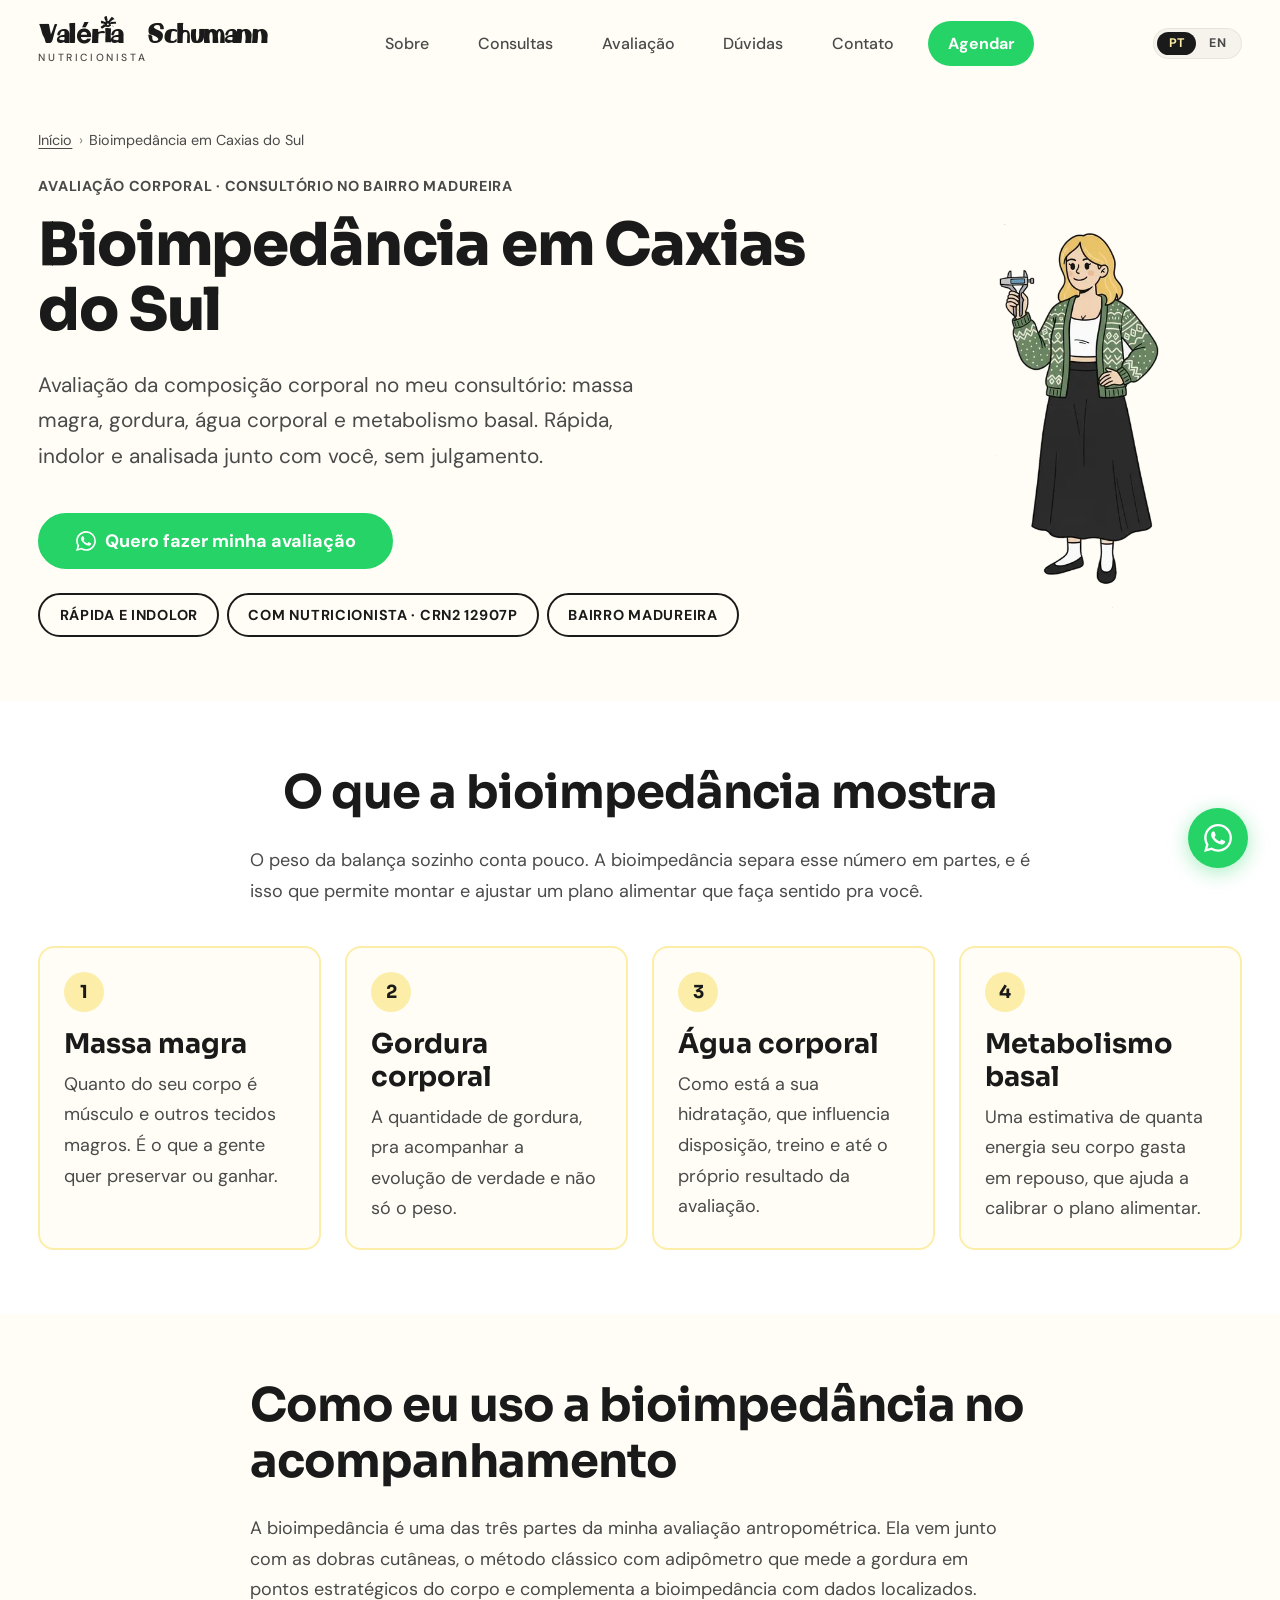
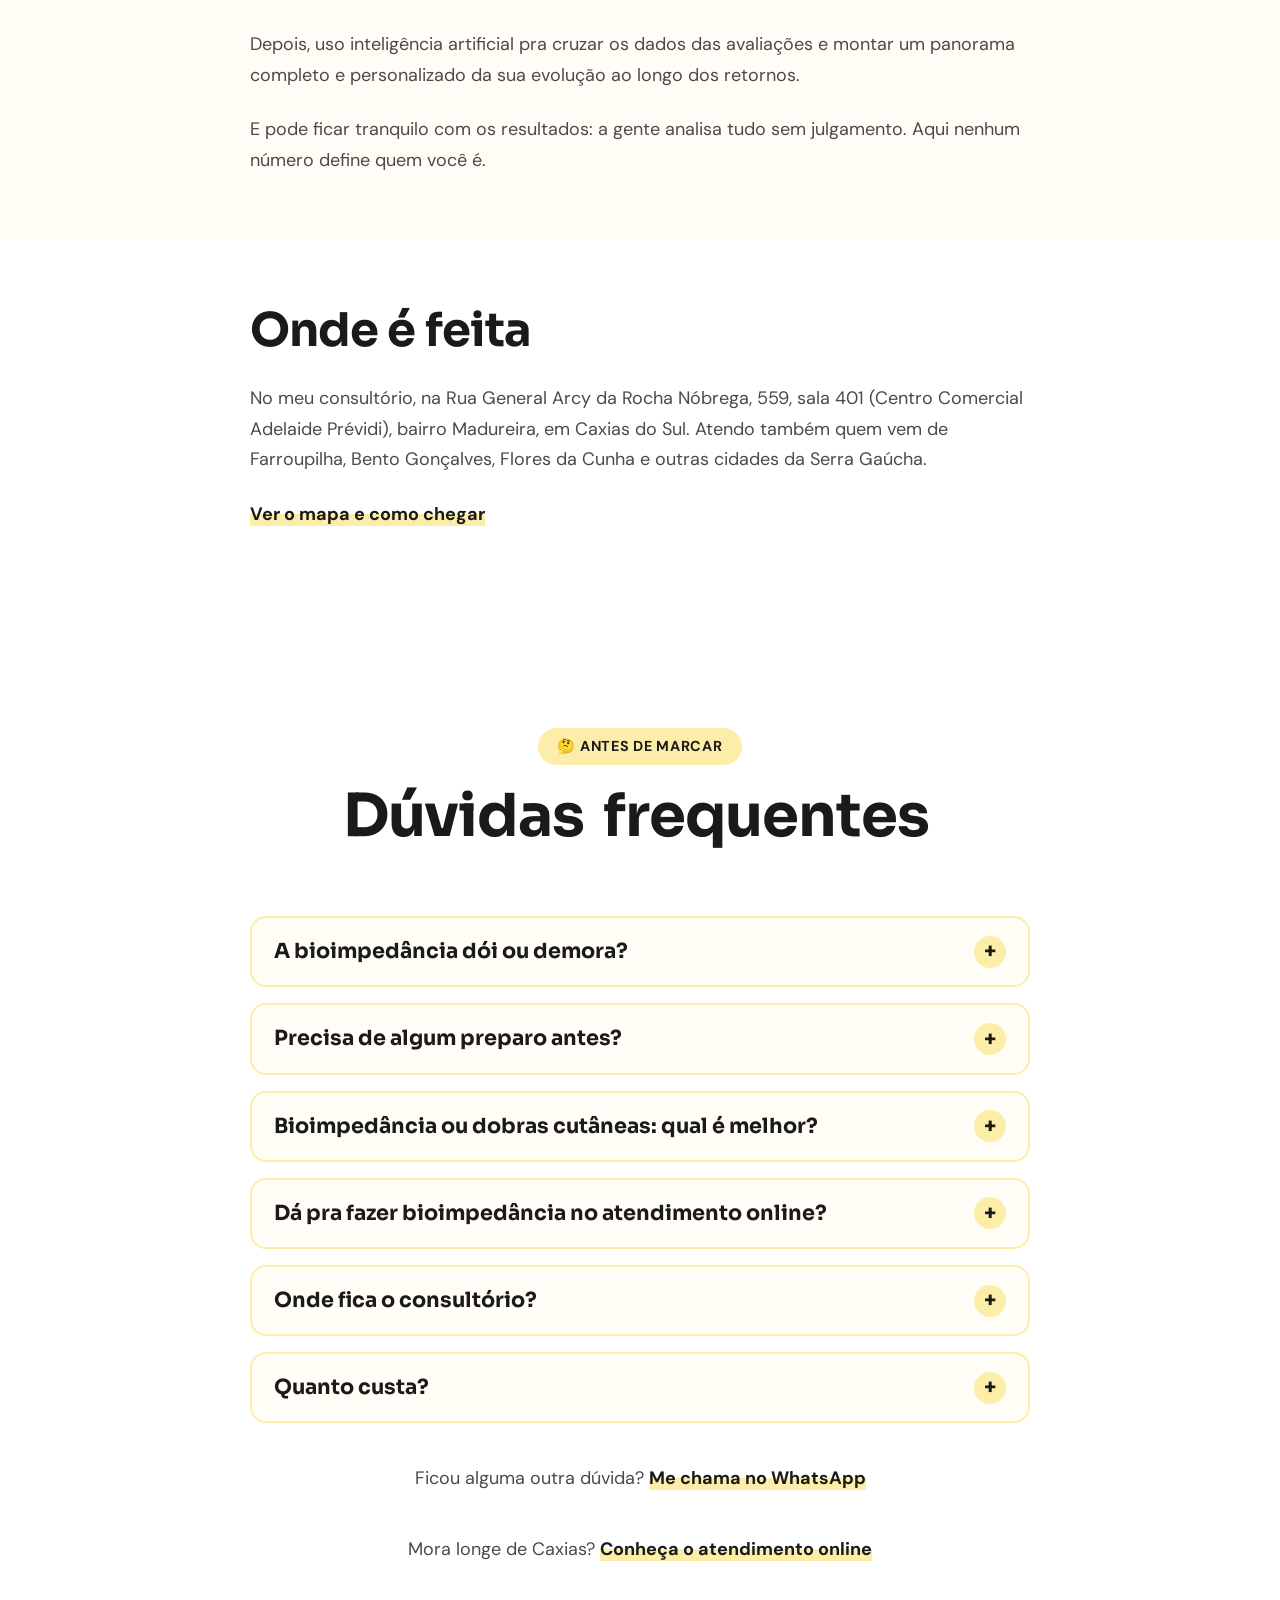
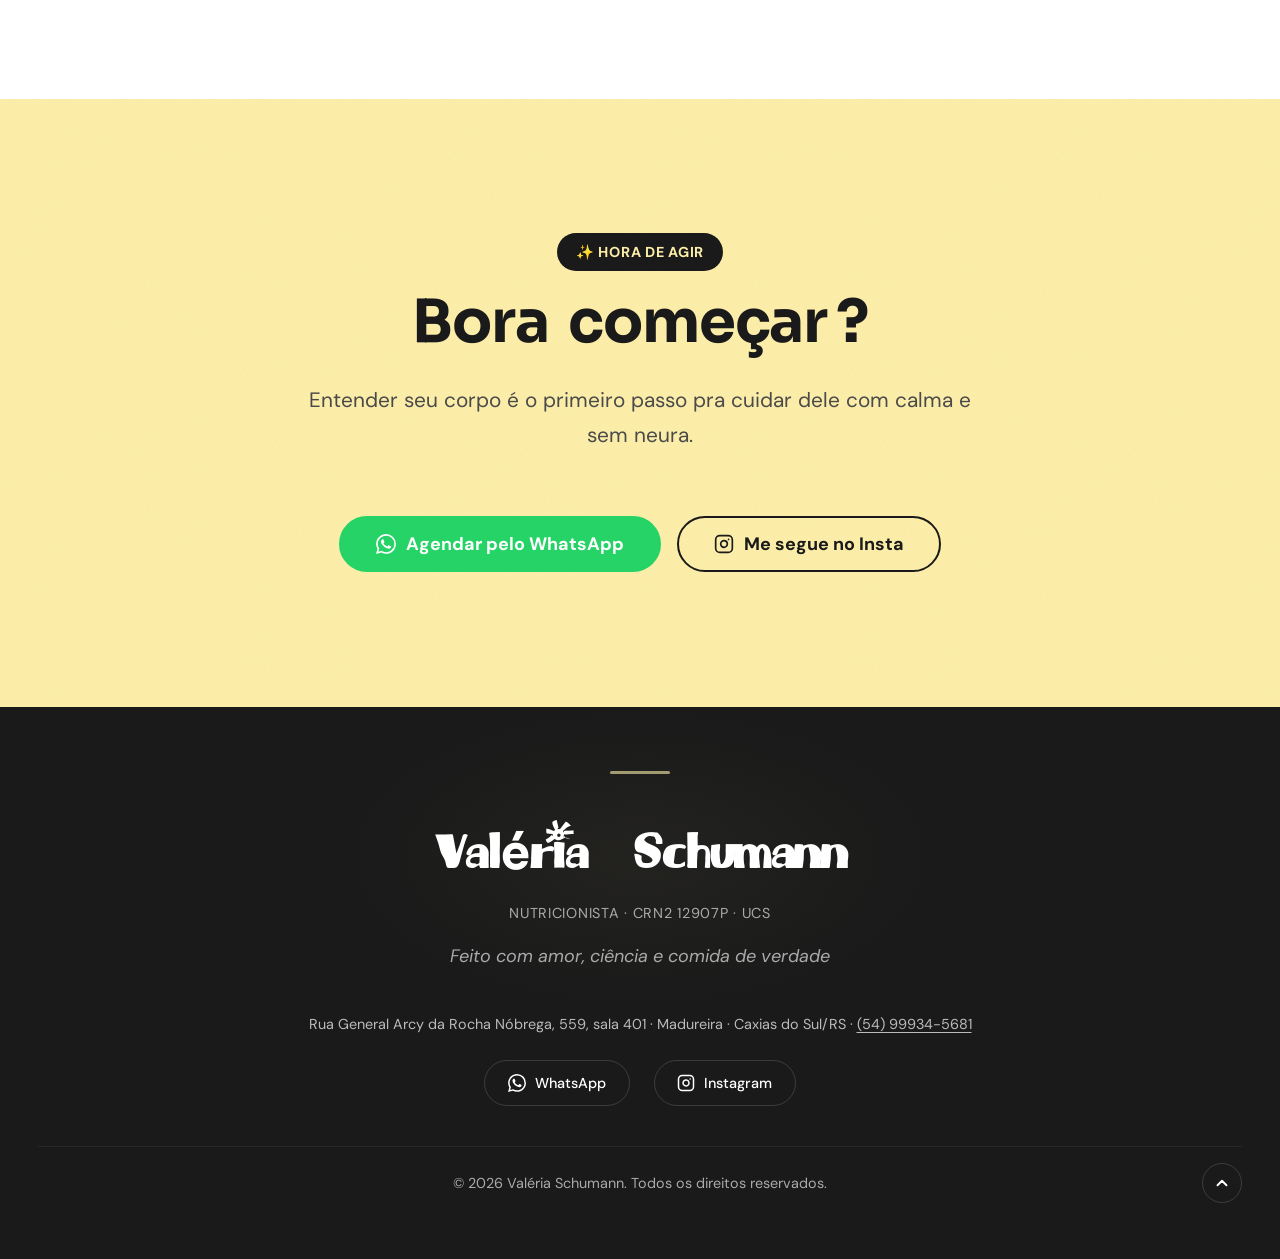
==== commit c69c31ac: "perf: carrega Google Fonts sem bloquear a renderização; contraste do logo Co-Authored-By: Claude Fab" ====
--- a/bioimpedancia-caxias-do-sul/index.html
+++ b/bioimpedancia-caxias-do-sul/index.html
@@ -147,7 +147,9 @@
   <!-- Google Fonts: DM Sans -->
   <link rel="preconnect" href="https://fonts.googleapis.com">
   <link rel="preconnect" href="https://fonts.gstatic.com" crossorigin>
-  <link href="https://fonts.googleapis.com/css2?family=DM+Sans:ital,opsz,wght@0,9..40,400;0,9..40,500;0,9..40,700;1,9..40,400&family=Sora:wght@400;700;800&display=swap" rel="stylesheet">
+  <link rel="preload" as="style" href="https://fonts.googleapis.com/css2?family=DM+Sans:ital,opsz,wght@0,9..40,400;0,9..40,500;0,9..40,700;1,9..40,400&family=Sora:wght@400;700;800&display=swap">
+  <link href="https://fonts.googleapis.com/css2?family=DM+Sans:ital,opsz,wght@0,9..40,400;0,9..40,500;0,9..40,700;1,9..40,400&family=Sora:wght@400;700;800&display=swap" rel="stylesheet" media="print" onload="this.media='all'">
+  <noscript><link href="https://fonts.googleapis.com/css2?family=DM+Sans:ital,opsz,wght@0,9..40,400;0,9..40,500;0,9..40,700;1,9..40,400&family=Sora:wght@400;700;800&display=swap" rel="stylesheet"></noscript>
 
   <!-- CSS -->
   <link rel="stylesheet" href="/css/variables.css">
--- a/css/sections.css
+++ b/css/sections.css
@@ -101,7 +101,7 @@
   font-weight: var(--fw-medium);
   text-transform: uppercase;
   letter-spacing: 0.25em;
-  color: var(--color-gray-400);
+  color: var(--color-gray-600);
   margin-top: 1px;
 }
 
